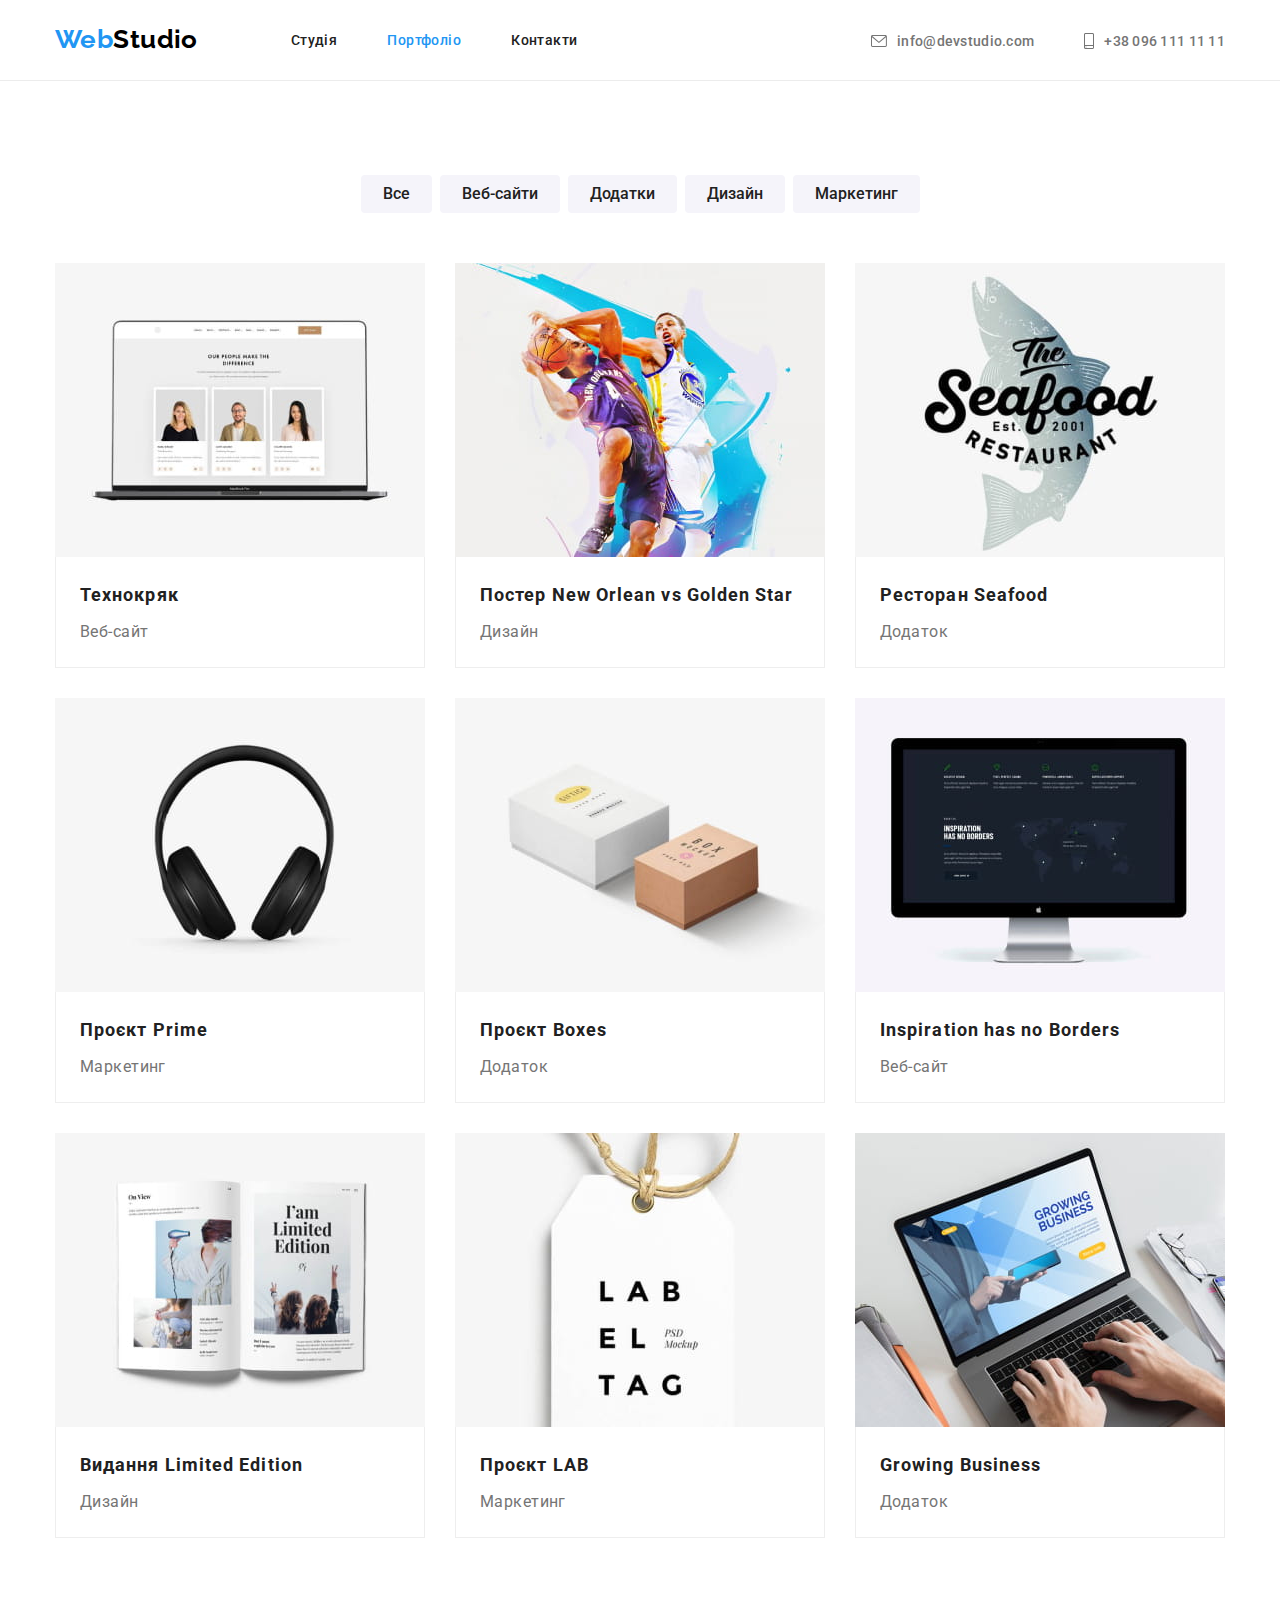
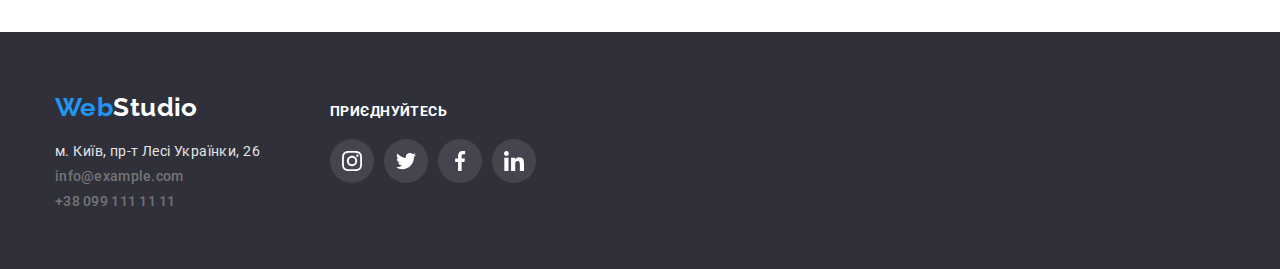
==== portfolio.html @ 13858b53 "Initial commit" ====
<!DOCTYPE html>
<html lang="ru">

<head>
    <meta charset="UTF-8" />
    <meta http-equiv="X-UA-Compatible" content="IE=edge" />
    <meta name="viewport" content="width=device-width, initial-scale=1.0" />
    <title>Портфолио</title>
    <link rel="preconnect" href="https://fonts.googleapis.com" />
    <link rel="preconnect" href="https://fonts.gstatic.com" crossorigin />
    <link
        href="https://fonts.googleapis.com/css2?family=Raleway:wght@700&family=Roboto:wght@400;500;700;900&display=swap"
        rel="stylesheet" />
    <link rel="stylesheet"
        href="https://cdnjs.cloudflare.com/ajax/libs/modern-normalize/1.1.0/modern-normalize.min.css" />
    <link rel="stylesheet" href="./css/styles.css" />
</head>

<body>
    <!-- Шапка сторінки -->
    <header class="header">
        <!-- Меню навігайцій для наступних сторінок -->
        <div class="header-conteiner conteiner">
            <a class="header-logo link" lang="en" href="./index.html">Web<span class="logo-word">Studio</span></a>
            <nav class="header-nav">
                <ul class="header-list list">
                    <li class="header-item">
                        <a class="header-link link" href="./index.html">Студія</a>
                    </li>
                    <li class="header-item">
                        <a class="header-link link current" href="./portfolio.html">Портфоліо</a>
                    </li>
                    <li class="header-item">
                        <a class="header-link link" href="./">Контакти</a>
                    </li>
                </ul>
            </nav>
            <ul class="contact-list list">
                <li class="contact-item">
                    <a class="contact-link link" href="mailto:info@devstudio.com"><svg class="icon-mail icon" width="16"
                            height="12">
                            <use href="./images/icons.svg#mail"></use>
                        </svg> info@devstudio.com</a>
                </li>
                <li class="contact-item">
                    <a class="contact-link link" href="tel:+380961111111"><svg class="icon-phone icon" width="10"
                            height="16">
                            <use href="./images/icons.svg#smartphone"></use>
                        </svg> +38 096 111 11 11</a>
                </li>
            </ul>
        </div>
    </header>

    <!-- Посилання верхній рівень -->
    <!-- prt - portfolio -->
    <main class="prt-main">
        <section class="prt-section section">
            <!-- Прихований заголовок -->
            <div class="conteiner portfolio">
                <h1 hidden>Портфоліо</h1>
                <ul class="prt-filter-list list">
                    <li class="prt-btn-item">
                        <button class="prt-btn current-prt" type="button">Все</button>
                    </li>
                    <li class="prt-btn-item">
                        <button class="prt-btn" type="button">Веб-сайти</button>
                    </li>
                    <li class="prt-btn-item">
                        <button class="prt-btn" type="button">Додатки</button>
                    </li>
                    <li class="prt-btn-item">
                        <button class="prt-btn" type="button">Дизайн</button>
                    </li>
                    <li class="prt-btn-item">
                        <button class="prt-btn" type="button">Маркетинг</button>
                    </li>
                </ul>
                <!-- Портфоліо бокс картинок 3х3-->
                <h2 class="visually-hidden">Портфолио</h2>
                <ul class="prt-box-list list">
                    <li class="list prt-box-item">
                        <img class="prt-box-btn" src="./images/portfolio/img1.jpg" alt="Ноутбук" width="370"
                            height="294" />
                        <div class="prt-item-desc">
                            <h3 class="prt-box-subtitle">Технокряк</h3>
                            <p class="prt-box-text">Веб-сайт</p>
                        </div>
                    </li>
                    <li class="list prt-box-item">
                        <img class="prt-box-btn" src="./images/portfolio/img2.jpg" alt="Баскетбол" width="370"
                            height="294" />
                        <div class="prt-item-desc">
                            <h3 class="prt-box-subtitle">Постер <span lang="en">New Orlean vs Golden Star</span></h3>
                            <p class="prt-box-text">Дизайн</p>
                        </div>
                    </li>
                    <li class="list prt-box-item">
                        <img class="prt-box-btn" src="./images/portfolio/img3.jpg" alt="Напис ресторан морської їжі"
                            width="370" height="294" />
                        <div class="prt-item-desc">
                            <h3 class="prt-box-subtitle">Ресторан <span lang="en">Seafood</span></h3>
                            <p class="prt-box-text">Додаток</p>
                        </div>
                    </li>
                    <li class="list prt-box-item">
                        <img class="prt-box-btn" src="./images/portfolio/img4.jpg" alt="Навушники" width="370"
                            height="294" />
                        <div class="prt-item-desc">
                            <h3 class="prt-box-subtitle">Проєкт <span lang="en">Prime</span></h3>
                            <p class="prt-box-text">Маркетинг</p>
                        </div>
                    </li>
                    <li class="list prt-box-item">
                        <img class="prt-box-btn" src="./images/portfolio/img5.jpg" alt="Коробки" width="370"
                            height="294" />
                        <div class="prt-item-desc">
                            <h3 class="prt-box-subtitle">Проєкт <span lang="en">Boxes</span></h3>
                            <p class="prt-box-text">Додаток</p>
                        </div>
                    </li>
                    <li class="list prt-box-item">
                        <img class="prt-box-btn" src="./images/portfolio/img6.jpg" alt="Монітор" width="370"
                            height="294" />
                        <div class="prt-item-desc">
                            <h3 class="prt-box-subtitle" lang="en">Inspiration has no Borders</h3>
                            <p class="prt-box-text">Веб-сайт</p>
                        </div>
                    </li>
                    <li class="list prt-box-item">
                        <img class="prt-box-btn" src="./images/portfolio/img7.jpg" alt="Книжка" width="370"
                            height="294" />
                        <div class="prt-item-desc">
                            <h3 class="prt-box-subtitle">Видання <span lang="en">Limited Edition</span></h3>
                            <p class="prt-box-text">Дизайн</p>
                        </div>
                    </li>
                    <li class="list prt-box-item">
                        <img class="prt-box-btn" src="./images/portfolio/img8.jpg" alt="Бірка" width="370"
                            height="294" />
                        <div class="prt-item-desc">
                            <h3 class="prt-box-subtitle">Проєкт <span lang="en">LAB</span></h3>
                            <p class="prt-box-text">Маркетинг</p>
                        </div>
                    </li>
                    <li class="list prt-box-item">
                        <img class="prt-box-btn" src="./images/portfolio/img9.jpg" alt="Друккує на ноутбуці" width="370"
                            height="294" />
                        <div class="prt-item-desc">
                            <h3 class="prt-box-subtitle" lang="en">Growing Business</h3>
                            <p class="prt-box-text">Додаток</p>
                        </div>
                    </li>
                </ul>
            </div>
        </section>
    </main>

    <!-- Підвал сторінки -->
    <footer class="footer">
        <div class="conteiner">
            <div class="contact-div">
                <a class="footer-logo link" lang="en" href="./index.html">Web<span
                        class="logo-word-footer">Studio</span></a>
                <address class="address">
                    <ul class="address-list list">
                        <li class="address-item">
                            <a class="address-contact-map link" href="https://goo.gl/maps/Bq6WexbLNgEqduPN9"
                                target="_blank" rel="noopener noreferrer">м. Київ, пр-т Лесі Українки, 26</a>
                        </li>
                        <li class="address-item">
                            <a class="address-contact link" href="mailto:info@example.com">info@example.com</a>
                        </li>
                        <li class="address-item">
                            <a class="address-contact link" href="tel:+380961111111">+38 099 111 11 11</a>
                        </li>
                    </ul>
                </address>
            </div>
            <div class="footer-socials-div">
                <h3 class="footer-socials-header">Приєднуйтесь</h3>
                <ul class="socials list">
                    <li class="socials-item">
                        <a class="socials-link link" href=" ">
                            <svg class="socials-icon" width="20" height="20">
                                <use href="./images/icons.svg#instagram"></use>
                            </svg>
                        </a>
                    </li>
                    <li class="socials-item">
                        <a class="socials-link link" href=" ">
                            <svg class="socials-icon" width="20" height="20">
                                <use href="./images/icons.svg#twitter"></use>
                            </svg>
                        </a>
                    </li>
                    <li class="socials-item">
                        <a class="socials-link link" href=" ">
                            <svg class="socials-icon" width="20" height="20">
                                <use href="./images/icons.svg#facebook"></use>
                            </svg>
                        </a>
                    </li>
                    <li class="socials-item">
                        <a class="socials-link link" href=" ">
                            <svg class="socials-icon" width="20" height="20">
                                <use href="./images/icons.svg#linkedin"></use>
                            </svg>
                        </a>
                    </li>
                </ul>
            </div>
        </div>
    </footer>
</body>

</html>
---- css/styles.css ----
:root {
  --white-background-col: #e5e5e5;
  --primary-txt-col: #212121;
  --secondary-txt-col: #757575;
  --brand-txt-col: #2196f3;
  --footer-txt-col: #ffffff;
  --background2: #f5f4fa;
  --border-header-color: #ececec;
  --border-content-color: #eeeeee;
  --icon-color: #afb1b8;
}

body {
  font-family: Roboto, sans-serif;
  font-size: 14px;
  /* line-height: 1.19; */
  letter-spacing: 0.03em;
  background-color: var(--footer-txt-col);
  color: var(--primary-txt-col);
}

.visually-hidden {
  position: absolute;
  width: 1px;
  height: 1px;
  margin: -1px;
  border: 0;
  padding: 0;
  white-space: nowrap;
  clip-path: inset(100%);
  clip: rect(0 0 0 0);
  overflow: hidden;
}

/* прибираємо точки списку */
.list {
  list-style: none;
  padding: 0;
  margin: 0;
}

/* додаємо курсор */
.prt-btn,
.hero-btn,
.prt-item-desc {
  cursor: pointer;
}

/* прибираємо підкреслення  */
.link {
  text-decoration: none;
  color: currentColor;
}

h1,
h2,
h3,
h4,
h5,
h6,
p {
  margin: 0px;
}
img {
  display: block;
  max-width: 100%;
  height: auto;
}

.conteiner {
  width: 1200px;
  padding-left: 15px;
  padding-right: 15px;
  margin-left: auto;
  margin-right: auto;
}

/* header & footer style */
.header {
  background-color: #ffffff;
  border-bottom: 1px solid #ececec;
}

.header-conteiner {
  display: flex;
  align-items: center;
}

.header-logo,
.footer-logo {
  font-family: Raleway;
  font-size: 26px;
  font-weight: 700;
  line-height: calc(31 / 26);
  color: var(--brand-txt-col);
}

.header-logo {
  margin-right: 93px;
  padding-top: 24px;
  padding-bottom: 25px;
}

.header-nav {
  margin-right: auto;
}

.header-list,
.contact-list {
  display: flex;
  gap: 50px;
}
.logo-word {
  line-height: calc(31 / 26);
  color: #000000;
}

.logo-word-footer {
  color: var(--footer-txt-col);
}

.contact-link,
.address-contact {
  font-weight: 500;
  font-size: 14px;
  font-style: normal;
  align-items: center;
  line-height: calc(16 / 14);
  color: var(--secondary-txt-col);
  letter-spacing: 0.02em;
  /* розповсюджується на нащадків тільки тому і задали флекс теж */
  display: flex;
}

.header-link {
  font-weight: 500;
  font-size: 14px;
  color: var(--primary-txt-col);
  padding-top: 32px;
  padding-bottom: 32px;
}

.header-link:hover,
.header-link:focus,
.contact-link:hover,
.contact-link:focus,
.address-contact:hover,
.address-contact:focus,
.address-contact-map:hover,
.address-contact-map:focus,
.icon-mail:hover,
.icon-mail:focus {
  color: var(--brand-txt-col);
}

/* іконки контактів */
.icon-mail,
.icon-phone {
  margin-right: 10px;
  fill: currentColor;
}
.contact-link {
  padding-top: 32px;
  padding-bottom: 31px;
}

.link.current {
  color: var(--brand-txt-col);
}

.section-hero {
  background-image: linear-gradient(
      to right,
      rgba(47, 48, 58, 0.4),
      rgba(47, 48, 58, 0.4)
    ),
    url(../images/hero/hero-bg.jpg);
  height: 600px;
  background-color: #2f303a;
  padding-top: 200px;
  padding-bottom: 200px;
  text-align: center;
  background-repeat: no-repeat;
  background-position: center;
  max-width: 1600px;
  margin-left: auto;
  margin-right: auto;
}

.section {
  padding-top: 94px;
  padding-bottom: 94px;
}

.hero-title {
  color: var(--footer-txt-col);
  font-weight: 900;
  font-size: 44px;
  line-height: 1.36;
  text-align: center;
  letter-spacing: 0.06em;
  text-transform: uppercase;
  margin-bottom: 30px;
  width: 696px;
  margin-left: auto;
  margin-right: auto;
}

.hero-btn {
  display: block;
  background-color: var(--brand-txt-col);
  color: var(--footer-txt-col);
  border: transparent; /*border: 1px; */
  letter-spacing: 0.06em;
  font-weight: 700;
  font-size: 16px;
  font-family: inherit;
  line-height: 1.87;
  border-radius: 4px;
  min-width: 200px;
  min-height: 50px;
  max-width: 250px;
  padding: 9px 33px 9px 29px;
  margin: 0 auto;
  box-shadow: 0px 4px 4px rgba(0, 0, 0, 0.15);
}

.hero-btn:hover,
.hero-btn:focus {
  background-color: #188ce8;
}
.skils-list {
  display: flex;
  gap: 30px;
  align-items: flex-start;
  /* flex-basis: 270px; */
}

.skils-icon-div {
  display: flex;
  height: 120px;
  align-items: center;
  justify-content: center;
  flex-direction: column;
  margin-bottom: 30px;
  background: var(--background2);
}

.skils-item {
  width: 270px;
}

.skils-subtitle {
  font-weight: 700;
  font-size: 14px;
  line-height: 1.14;
  text-transform: uppercase;
  margin-bottom: 10px;
}

.skils-text {
  font-size: 14px;
  line-height: 1.71;
  color: var(--secondary-txt-col);
}

.section-gallery {
  padding-bottom: 94px;
  padding-top: 0;
}

.gallery-list {
  display: flex;
  gap: 30px;
}

.gallery-title,
.teams-title {
  font-weight: 700;
  font-size: 36px;
  line-height: 1.16;
  text-align: center;
  margin-bottom: 50px;
}

.section-teams {
  background-color: var(--background2);
  padding-bottom: 94px;
}

.teams-list {
  display: flex;
  gap: 30px;
}

/* іконки соц.иереж */
.socials {
  display: flex;
  align-items: center;
  justify-content: center;
  gap: 10px;
}

.socials-link {
  display: flex;
  align-items: center;
  justify-content: center;
  width: 44px;
  height: 44px;
  fill: var(--footer-txt-col);
  background-color: rgba(255, 255, 255, 0.1);
  border-radius: 50%;
}

.customers-icon {
  fill: var(--icon-color);
}

.socials-link:hover,
.socials-link:focus {
  background-color: var(--brand-txt-col);
}

.teams-item {
  background-color: var(--footer-txt-col);
  box-shadow: 0px 1px 3px rgba(0, 0, 0, 0.12), 0px 1px 1px rgba(0, 0, 0, 0.14),
    0px 2px 1px rgba(0, 0, 0, 0.2);
  border-radius: 0px 0px 4px 4px;
}

.team-images-div {
  padding: 30px 0px;
}

.teams-subtitle {
  font-weight: 500;
  font-size: 16px;
  line-height: calc(19 / 16);
  margin-bottom: 10px;
  text-align: center;
}

.teams-text {
  font-size: 16px;
  line-height: calc(19 / 16);
  text-align: center;
  color: var(--secondary-txt-col);
  margin-bottom: 16px;
}

/* постійні клієнти */
.customers-list {
  display: flex;
  gap: 30px;
}

.customers-link {
  border: 1px solid var(--icon-color);
  border-radius: 4px;
  display: flex;
  width: 170px;
  height: 92px;
  justify-content: center;
  align-items: center;
}

.customers-link:focus .customers-icon,
.customers-link:hover .customers-icon {
  fill: var(--brand-txt-col);
}
.customers-link:hover,
.customers-link:focus {
  border-color: var(--brand-txt-col);
}

.teams-icon {
  /* fill: var(--icon-color); */
}
/* footer */

.footer {
  padding-top: 60px;
  padding-bottom: 60px;
  background-color: #2f303a;
}

.footer .conteiner {
  display: flex;
  align-items: baseline;
}

.footer-logo {
  display: block;
  margin-bottom: 20px;
}

.address-contact-map {
  font-weight: 400;
  font-size: 14px;
  font-style: normal;
  color: var(--white-background-col);
  margin-bottom: 9px;
}

.address-item {
  margin-bottom: 9px;
}

.address-item:last-child {
  margin-bottom: 0;
}

.contact-div {
  margin-right: 70px;
}

/* footer socails link */
.footer-socials-header {
  font-weight: 700;
  font-size: 14px;
  line-height: calc(16 / 14);
  letter-spacing: 0.03em;
  text-transform: uppercase;
  color: var(--footer-txt-col);
  margin-bottom: 20px;
}

/* ПОРТФОЛІО */

.prt-filter-list {
  display: flex;
  gap: 8px;
  margin-left: auto;
  margin-right: auto;
  justify-content: center;
  margin-bottom: 50px;
}

.prt-box-subtitle {
  font-weight: 700;
  font-size: 18px;
  line-height: calc(36 / 18);
  letter-spacing: 0.06em;
  color: var(--primary-txt-col);
  margin-bottom: 4px;
}

.prt-btn {
  background-color: #f5f4fa;
  color: #212121;
  border: transparent; /* border: 1px; */
  text-align: center;
  font-family: inherit;
  font-weight: 500;
  font-size: 16px;
  line-height: 1.63;
  border-radius: 4px;
  padding: 6px 22px;
}

.prt-box-text {
  font-size: 16px;
  line-height: calc(30 / 16);
  color: var(--secondary-txt-col);
}

.prt-btn:hover,
.prt-btn:focus {
  background-color: var(--brand-txt-col);
  color: var(--footer-txt-col);
  box-shadow: 0px 3px 1px rgba(0, 0, 0, 0.1), 0px 1px 2px rgba(0, 0, 0, 0.08),
    0px 2px 2px rgba(0, 0, 0, 0.12);
}

.prt-box-item:hover {
  cursor: pointer;
  box-shadow: 0px 3px 1px rgba(0, 0, 0, 0.1), 0px 1px 2px rgba(0, 0, 0, 0.08),
    0px 2px 2px rgba(0, 0, 0, 0.12);
}

.prt-box-list {
  display: flex;
  flex-wrap: wrap;
  gap: 30px;
}

.prt-item-desc {
  padding: 20px 24px;
  border-left: 1px solid #eeeeee;
  border-bottom: 1px solid #eeeeee;
  border-right: 1px solid #eeeeee;
}
.teams-link {
  fill: var(--icon-color);
}

.teams-link:hover,
.teams-link:focus {
  fill: var(--footer-txt-col);
}
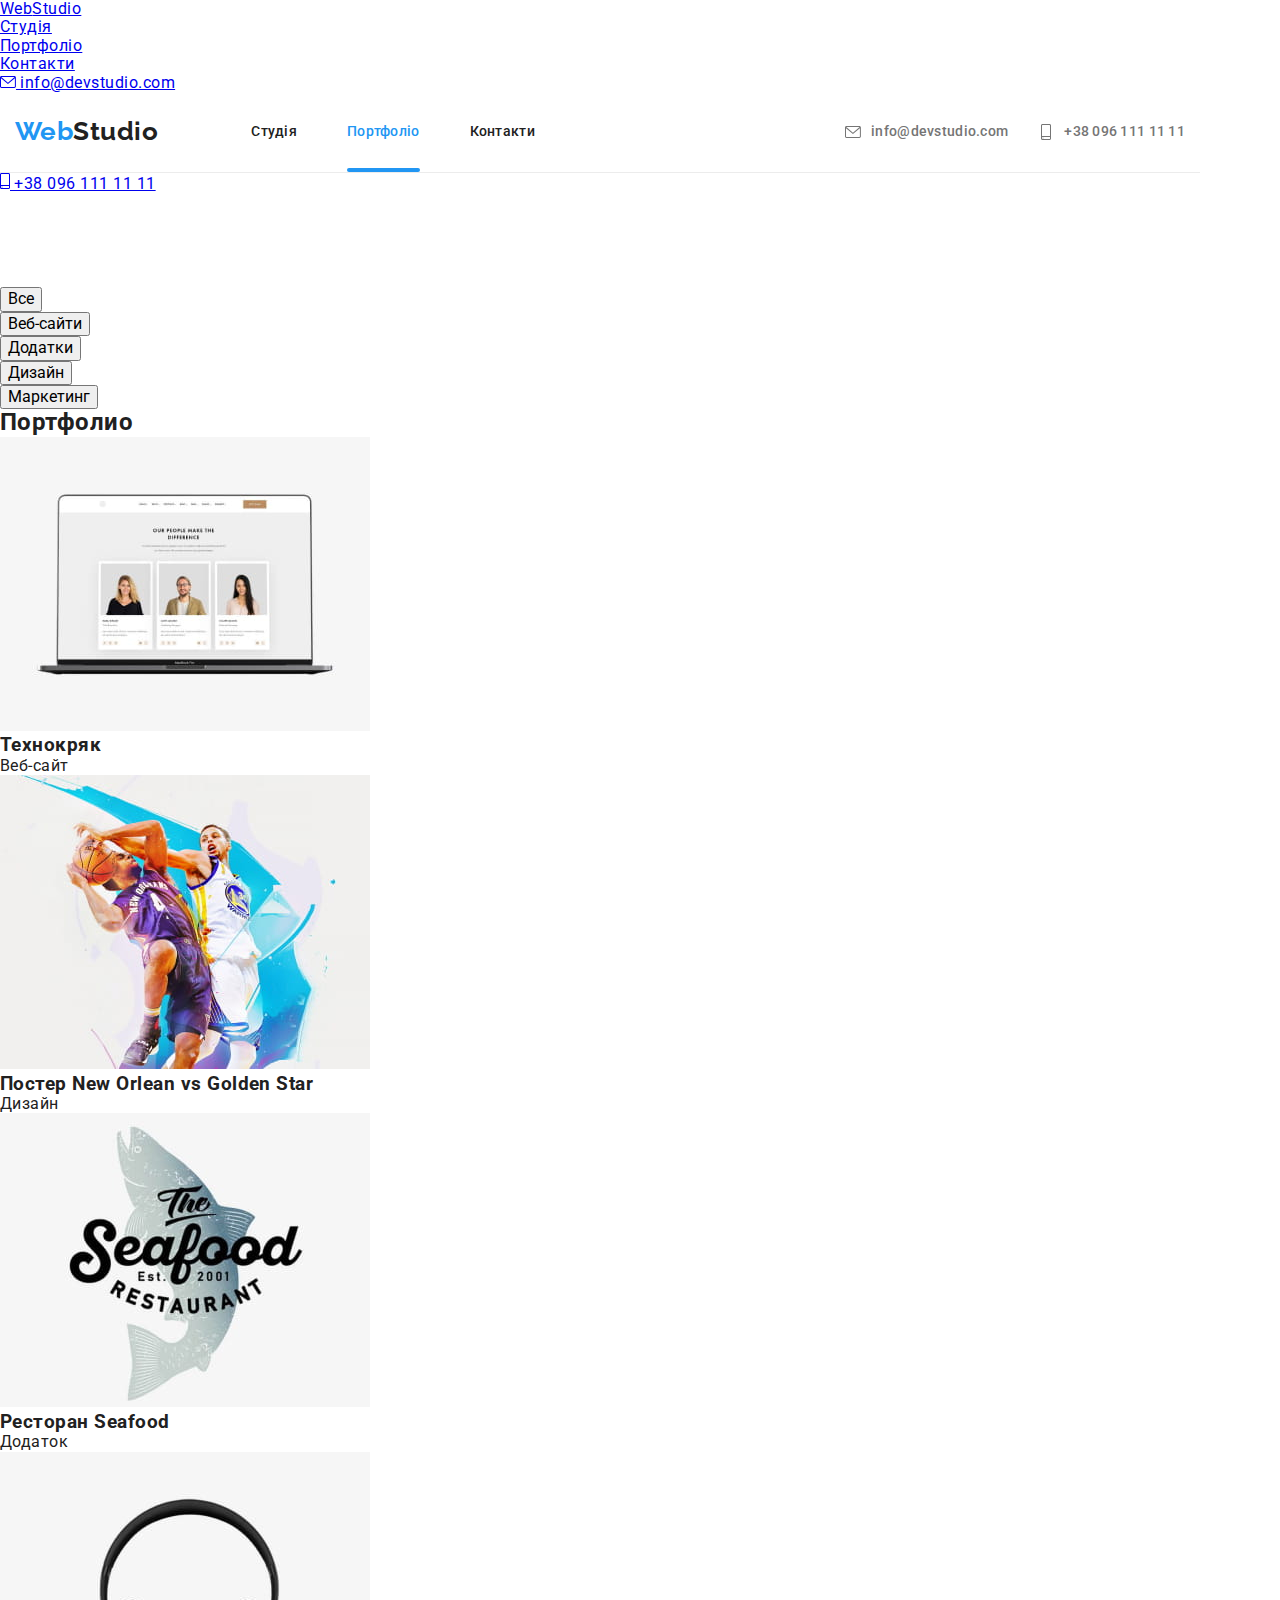
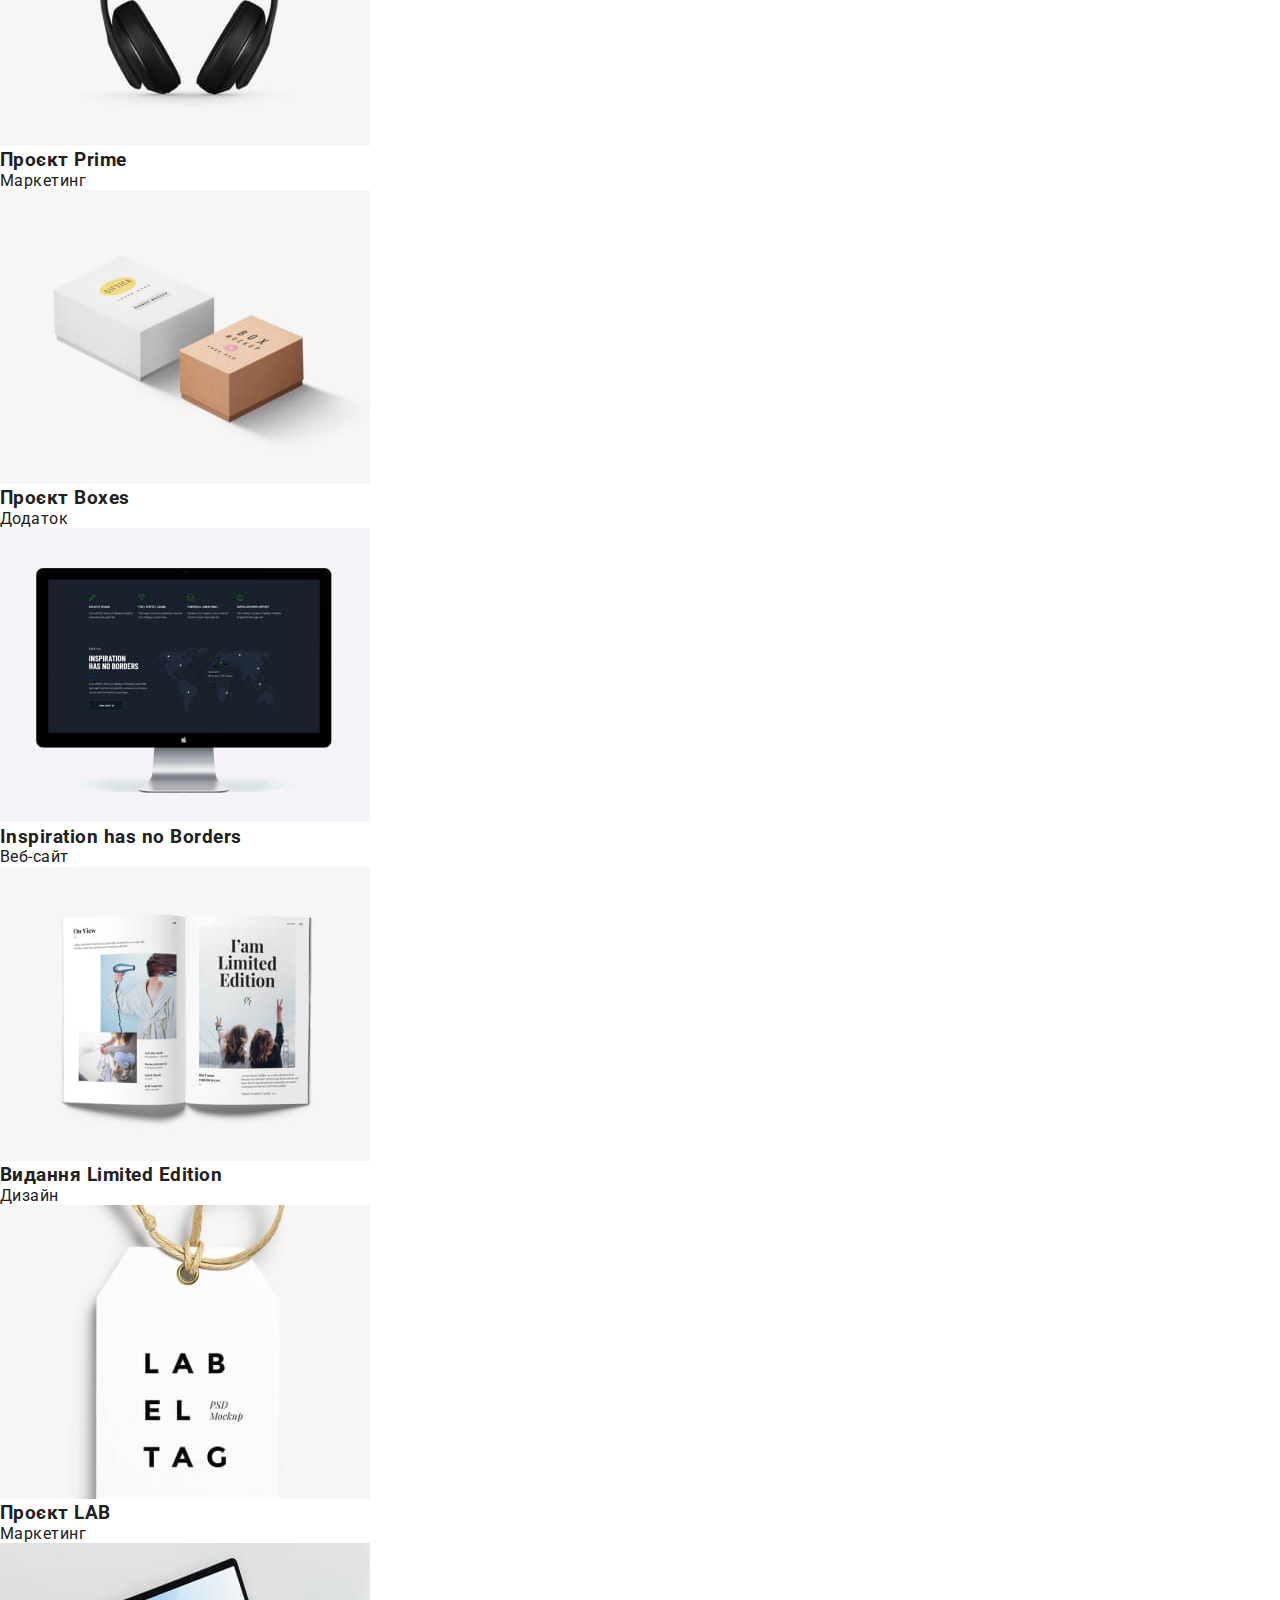
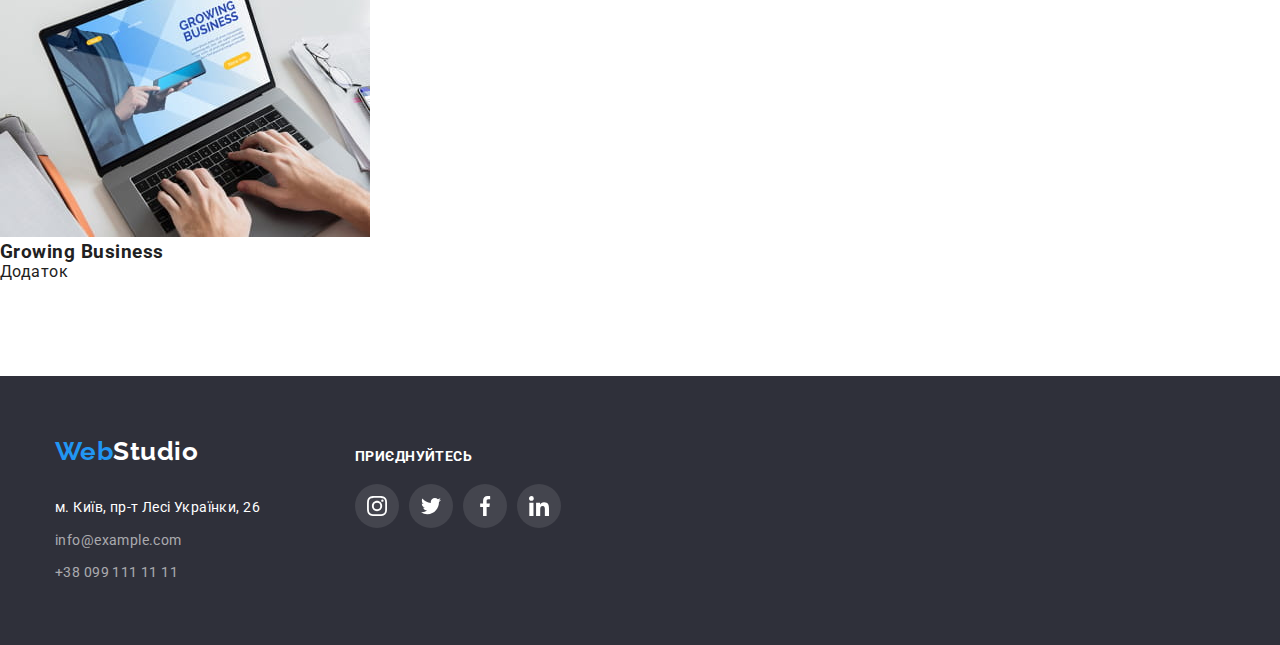
==== commit cd8d40b6: "edit" ====
--- a/portfolio.html
+++ b/portfolio.html
@@ -1,5 +1,5 @@
 <!DOCTYPE html>
-<html lang="ru">
+<html lang="ua">
 
 <head>
     <meta charset="UTF-8" />
@@ -42,6 +42,40 @@
                             <use href="./images/icons.svg#mail"></use>
                         </svg> info@devstudio.com</a>
                 </li>
+                <header class="page-header">
+                    <!-- Меню навігайцій для наступних сторінок -->
+                    <div class="container header">
+                        <a class="logo-font" lang="en" href="./index.html">Web<span
+                                class="logo-header-color">Studio</span></a>
+                        <nav class="header-nav">
+                            <ul class="navigation">
+                                <li>
+                                    <a class="font-nav" href="./index.html">Студія</a>
+                                </li>
+                                <li>
+                                    <a class="font-nav current" href="./portfolio.html">Портфоліо</a>
+                                </li>
+                                <li>
+                                    <a class="font-nav" href="./">Контакти</a>
+                                </li>
+                            </ul>
+                        </nav>
+                        <ul class="contacts">
+                            <li>
+                                <a class="font-contacts mail" href="mailto:info@devstudio.com"><svg class="icon"
+                                        width="16" height="12">
+                                        <use href="./images/icons.svg#mail"></use>
+                                    </svg> info@devstudio.com</a>
+                            </li>
+                            <li>
+                                <a class="font-contacts phone" href="tel:+380961111111"><svg class="icon" width="10"
+                                        height="16">
+                                        <use href="./images/icons.svg#smartphone"></use>
+                                    </svg> +38 096 111 11 11</a>
+                            </li>
+                        </ul>
+                    </div>
+                </header>
                 <li class="contact-item">
                     <a class="contact-link link" href="tel:+380961111111"><svg class="icon-phone icon" width="10"
                             height="16">
@@ -158,52 +192,52 @@
 
     <!-- Підвал сторінки -->
     <footer class="footer">
-        <div class="conteiner">
-            <div class="contact-div">
-                <a class="footer-logo link" lang="en" href="./index.html">Web<span
-                        class="logo-word-footer">Studio</span></a>
+        <div class="container">
+            <div class="footer-add">
+                <a class="logo-font" lang="en" href="./index.html">Web<span class="logo-footer-color">Studio</span></a>
                 <address class="address">
-                    <ul class="address-list list">
-                        <li class="address-item">
-                            <a class="address-contact-map link" href="https://goo.gl/maps/Bq6WexbLNgEqduPN9"
-                                target="_blank" rel="noopener noreferrer">м. Київ, пр-т Лесі Українки, 26</a>
+                    <ul>
+                        <li>
+                            <a class="footer-contacts map" href="https://goo.gl/maps/Bq6WexbLNgEqduPN9" target="_blank"
+                                rel="noopener noreferrer">м. Київ, пр-т
+                                Лесі Українки, 26</a>
                         </li>
-                        <li class="address-item">
-                            <a class="address-contact link" href="mailto:info@example.com">info@example.com</a>
+                        <li>
+                            <a class="footer-contacts" href="mailto:info@example.com">info@example.com</a>
                         </li>
-                        <li class="address-item">
-                            <a class="address-contact link" href="tel:+380961111111">+38 099 111 11 11</a>
+                        <li>
+                            <a class="footer-contacts" href="tel:+380961111111">+38 099 111 11 11</a>
                         </li>
                     </ul>
                 </address>
             </div>
-            <div class="footer-socials-div">
-                <h3 class="footer-socials-header">Приєднуйтесь</h3>
-                <ul class="socials list">
-                    <li class="socials-item">
-                        <a class="socials-link link" href=" ">
-                            <svg class="socials-icon" width="20" height="20">
+            <div class="footer-joinus">
+                <h3 class="joinus">Приєднуйтесь</h3>
+                <ul class="joinus-social">
+                    <li>
+                        <a class="social-link" href=" ">
+                            <svg class="icon" width="20" height="20">
                                 <use href="./images/icons.svg#instagram"></use>
                             </svg>
                         </a>
                     </li>
-                    <li class="socials-item">
-                        <a class="socials-link link" href=" ">
-                            <svg class="socials-icon" width="20" height="20">
+                    <li>
+                        <a class="social-link" href=" ">
+                            <svg class="icon" width="20" height="20">
                                 <use href="./images/icons.svg#twitter"></use>
                             </svg>
                         </a>
                     </li>
-                    <li class="socials-item">
-                        <a class="socials-link link" href=" ">
-                            <svg class="socials-icon" width="20" height="20">
+                    <li>
+                        <a class="social-link" href=" ">
+                            <svg class="icon" width="20" height="20">
                                 <use href="./images/icons.svg#facebook"></use>
                             </svg>
                         </a>
                     </li>
-                    <li class="socials-item">
-                        <a class="socials-link link" href=" ">
-                            <svg class="socials-icon" width="20" height="20">
+                    <li>
+                        <a class="social-link" href=" ">
+                            <svg class="icon" width="20" height="20">
                                 <use href="./images/icons.svg#linkedin"></use>
                             </svg>
                         </a>
--- a/css/styles.css
+++ b/css/styles.css
@@ -1,500 +1,658 @@
 :root {
-  --white-background-col: #e5e5e5;
-  --primary-txt-col: #212121;
-  --secondary-txt-col: #757575;
-  --brand-txt-col: #2196f3;
-  --footer-txt-col: #ffffff;
-  --background2: #f5f4fa;
+  --main-text-color: #212121;
+  --blue-color: #2196f3;
+  --grey-color: #757575;
+  --accent-bcg-color: #2f303a;
+  --duration: 250ms;
+  --timing-function: cubic-bezier(0.4, 0, 0.2, 1);
+  --white-color: #ffffff;
   --border-header-color: #ececec;
-  --border-content-color: #eeeeee;
-  --icon-color: #afb1b8;
-}
-
+}
+
+html,
 body {
+  background-color: var(--white-color);
+  color: var(--main-text-color);
   font-family: Roboto, sans-serif;
-  font-size: 14px;
-  /* line-height: 1.19; */
   letter-spacing: 0.03em;
-  background-color: var(--footer-txt-col);
-  color: var(--primary-txt-col);
-}
-
-.visually-hidden {
+}
+
+.logo-font {
+  font-family: Raleway, sans-serif;
+  font-weight: 700;
+  font-size: 26px;
+  line-height: calc(31 / 26);
+  color: var(--blue-color);
+  text-decoration: none;
+}
+
+.logo-header-color {
+  color: var(--main-text-color);
+}
+
+.logo-footer-color {
+  color: var(--white-color);
+}
+
+h1,
+h2,
+h3,
+h4,
+h5,
+h6,
+p,
+ul {
+  margin: 0;
+  padding: 0;
+}
+
+.hidden-item {
   position: absolute;
   width: 1px;
   height: 1px;
   margin: -1px;
   border: 0;
   padding: 0;
-  white-space: nowrap;
-  clip-path: inset(100%);
   clip: rect(0 0 0 0);
   overflow: hidden;
 }
 
-/* прибираємо точки списку */
-.list {
-  list-style: none;
-  padding: 0;
-  margin: 0;
-}
-
-/* додаємо курсор */
-.prt-btn,
-.hero-btn,
-.prt-item-desc {
-  cursor: pointer;
-}
-
-/* прибираємо підкреслення  */
-.link {
-  text-decoration: none;
-  color: currentColor;
-}
-
-h1,
-h2,
-h3,
-h4,
-h5,
-h6,
-p {
-  margin: 0px;
-}
-img {
-  display: block;
-  max-width: 100%;
-  height: auto;
-}
-
-.conteiner {
+/* ---------------  HEADER  ----------------*/
+.page-header {
+  display: flex;
+  align-items: center;
+  border-bottom: 1px solid var(--border-header-color);
+}
+
+.container {
   width: 1200px;
+  margin-left: auto;
+  margin-right: auto;
   padding-left: 15px;
   padding-right: 15px;
+  /* outline: 1px dashed red; */
+}
+
+.header {
+  display: flex;
+  align-items: center;
+}
+
+.navigation {
+  display: flex;
+  list-style: none;
+}
+
+.navigation li:not(:first-child) {
+  margin-left: 50px;
+  /* outline: 1px dashed green; */
+}
+
+.navigation li:first-child {
+  margin-left: 93px;
+  /* outline: 1px dashed green; */
+}
+
+.font-nav {
+  position: relative;
+  display: block;
+  padding-top: 32px;
+  padding-bottom: 32px;
+  text-decoration: none;
+  font-weight: 500;
+  font-size: 14px;
+  line-height: 1.14;
+  letter-spacing: 0.02em;
+  color: var(--main-text-color);
+  /* outline: 1px dashed green; */
+
+  transition: color var(--duration) var(--timing-function);
+}
+
+.font-nav:hover,
+.font-nav:focus {
+  color: var(--blue-color);
+}
+
+.font-nav.current {
+  color: var(--blue-color);
+}
+
+.font-nav.current::after {
+  position: absolute;
+  bottom: 0;
+  left: 0;
+  content: "";
+  width: 100%;
+  height: 4px;
+  border-radius: 2px;
+  background-color: var(--blue-color);
+  display: inline-block;
+}
+
+.font-contacts {
+  display: flex;
+  padding-top: 32px;
+  padding-bottom: 32px;
+  text-decoration: none;
+  font-weight: 500;
+  font-size: 14px;
+  line-height: 1.14;
+  letter-spacing: 0.02em;
+  color: var(--grey-color);
+
+  transition: color var(--duration) var(--timing-function);
+}
+
+.font-contacts:hover,
+.font-contacts:focus {
+  color: var(--blue-color);
+}
+
+.contacts {
+  display: flex;
+  list-style: none;
+  margin-left: auto;
+  /* outline: 1px dashed green; */
+}
+
+.contacts li:not(:first-child) {
+  margin-left: 30px;
+  /* outline: 1px dotted green; */
+}
+
+.font-contacts .icon {
+  width: 16px;
+  height: 16px;
+  margin-right: 10px;
+}
+
+.icon {
+  fill: currentColor;
+}
+
+/* ----------------  HERO  -----------------*/
+
+.hero {
+  padding-top: 200px;
+  text-align: center;
+
+  max-width: 1600px;
+  height: 600px;
   margin-left: auto;
   margin-right: auto;
-}
-
-/* header & footer style */
-.header {
-  background-color: #ffffff;
-  border-bottom: 1px solid #ececec;
-}
-
-.header-conteiner {
-  display: flex;
-  align-items: center;
-}
-
-.header-logo,
-.footer-logo {
-  font-family: Raleway;
-  font-size: 26px;
-  font-weight: 700;
-  line-height: calc(31 / 26);
-  color: var(--brand-txt-col);
-}
-
-.header-logo {
-  margin-right: 93px;
-  padding-top: 24px;
-  padding-bottom: 25px;
-}
-
-.header-nav {
-  margin-right: auto;
-}
-
-.header-list,
-.contact-list {
-  display: flex;
-  gap: 50px;
-}
-.logo-word {
-  line-height: calc(31 / 26);
-  color: #000000;
-}
-
-.logo-word-footer {
-  color: var(--footer-txt-col);
-}
-
-.contact-link,
-.address-contact {
-  font-weight: 500;
-  font-size: 14px;
-  font-style: normal;
-  align-items: center;
-  line-height: calc(16 / 14);
-  color: var(--secondary-txt-col);
-  letter-spacing: 0.02em;
-  /* розповсюджується на нащадків тільки тому і задали флекс теж */
-  display: flex;
-}
-
-.header-link {
-  font-weight: 500;
-  font-size: 14px;
-  color: var(--primary-txt-col);
-  padding-top: 32px;
-  padding-bottom: 32px;
-}
-
-.header-link:hover,
-.header-link:focus,
-.contact-link:hover,
-.contact-link:focus,
-.address-contact:hover,
-.address-contact:focus,
-.address-contact-map:hover,
-.address-contact-map:focus,
-.icon-mail:hover,
-.icon-mail:focus {
-  color: var(--brand-txt-col);
-}
-
-/* іконки контактів */
-.icon-mail,
-.icon-phone {
-  margin-right: 10px;
-  fill: currentColor;
-}
-.contact-link {
-  padding-top: 32px;
-  padding-bottom: 31px;
-}
-
-.link.current {
-  color: var(--brand-txt-col);
-}
-
-.section-hero {
+  background-color: var(--accent-bcg-color);
   background-image: linear-gradient(
-      to right,
+      to top,
       rgba(47, 48, 58, 0.4),
       rgba(47, 48, 58, 0.4)
     ),
-    url(../images/hero/hero-bg.jpg);
-  height: 600px;
-  background-color: #2f303a;
-  padding-top: 200px;
-  padding-bottom: 200px;
-  text-align: center;
+    url("../images/hero/hero-bg.jpg");
   background-repeat: no-repeat;
   background-position: center;
-  max-width: 1600px;
-  margin-left: auto;
-  margin-right: auto;
-}
-
-.section {
-  padding-top: 94px;
-  padding-bottom: 94px;
-}
-
-.hero-title {
-  color: var(--footer-txt-col);
+}
+
+.font-hero {
   font-weight: 900;
   font-size: 44px;
   line-height: 1.36;
   text-align: center;
   letter-spacing: 0.06em;
+  color: var(--white-color);
   text-transform: uppercase;
-  margin-bottom: 30px;
-  width: 696px;
+}
+
+.button {
+  height: 50px;
+  border-radius: 4px;
+  font-family: inherit;
+  font-weight: 700;
+  font-size: 16px;
+  cursor: pointer;
+  border: none;
+}
+
+.button-order {
+  width: 200px;
+  margin-top: 30px;
+  background: var(--blue-color);
+  color: var(--white-color);
   margin-left: auto;
   margin-right: auto;
-}
-
-.hero-btn {
-  display: block;
-  background-color: var(--brand-txt-col);
-  color: var(--footer-txt-col);
-  border: transparent; /*border: 1px; */
-  letter-spacing: 0.06em;
+  box-shadow: 0px 4px 4px rgba(0, 0, 0, 0.15);
+}
+
+.button-order:hover {
+  box-shadow: 0px 4px 4px rgba(0, 0, 0, 0.9);
+}
+
+/* ----------- ОКНО ЗАКАЗАТЬ УСЛУГУ ---------- */
+.backdrop {
+  position: fixed;
+  top: 0;
+  left: 0;
+  width: 100%;
+  height: 100%;
+  background: rgba(0, 0, 0, 0.2);
+
+  transition: opacity 500ms var(--timing-function);
+}
+
+.modal-order {
+  position: absolute;
+  top: 50%;
+  left: 50%;
+  transform: translate(-50%, -50%) scale(1);
+  width: 528px;
+  height: 581px;
+  background-color: var(--white-color);
+  box-shadow: 0px 1px 3px rgba(0, 0, 0, 0.12), 0px 1px 1px rgba(0, 0, 0, 0.14),
+    0px 2px 1px rgba(0, 0, 0, 0.2);
+  border-radius: 4px;
+
+  transition: transform 500ms var(--timing-function);
+}
+
+.backdrop.is-hidden {
+  opacity: 0;
+  pointer-events: none;
+}
+
+.backdrop.is-hidden .modal-order {
+  transform: translate(-50%, -50%) scale(0.8);
+}
+
+.button-close {
+  position: absolute;
+  top: 8px;
+  right: 8px;
+  width: 30px;
+  height: 30px;
+  border-radius: 50%;
+  color: #000;
+  background: var(--white-color);
+  border: 1px solid rgba(0, 0, 0, 0.1);
+  cursor: pointer;
+}
+
+.button-close .icon {
+  width: 11px;
+  height: 11px;
+}
+
+/* ------------  ПРЕИМУЩЕСТВА  -------------*/
+.section {
+  padding-top: 94px;
+  /* outline: 1px dashed blue; */
+}
+
+.benefits {
+  display: flex;
+  list-style: none;
+  margin-left: -30px;
+}
+
+.benefits li {
+  flex-basis: calc(100% / 4 - 30px);
+  margin-left: 30px;
+  /* outline: 1px dashed green; */
+}
+
+.benefits .item-thumb {
+  display: flex;
+  justify-content: center;
+  align-items: center;
+  width: 270px;
+  height: 120px;
+  margin-bottom: 30px;
+  background: #f5f4fa;
+  border-radius: 4px;
+}
+
+.benefits .item {
+  width: 70px;
+  height: 70px;
+}
+
+.font-fact-name {
+  font-size: 14px;
+  line-height: 1.14;
+  text-align: left;
+  text-transform: uppercase;
+}
+
+.font-fact-descr {
+  font-size: 14px;
+  line-height: 1.71;
+  text-align: left;
+  color: var(--grey-color);
+  margin-top: 10px;
+}
+
+/* ----------  ЧЕМ МЫ ЗАНИМАЕМСЯ  -----------*/
+
+.what-we-do {
+  padding-bottom: 94px;
+}
+
+.section-title {
+  font-size: 36px;
+  text-align: center;
+}
+
+.whatwedo-images {
+  display: flex;
+  justify-content: space-between;
+  margin-top: 50px;
+  /* outline: 1px dashed green; */
+}
+
+.whatwedo-thumb {
+  position: relative;
+  /* outline: 1px dashed red; */
+}
+
+.whatwedo-label {
+  position: absolute;
+  bottom: 0;
+  padding-top: 27px;
+  padding-bottom: 27px;
+  width: 100%;
   font-weight: 700;
-  font-size: 16px;
-  font-family: inherit;
-  line-height: 1.87;
-  border-radius: 4px;
-  min-width: 200px;
-  min-height: 50px;
-  max-width: 250px;
-  padding: 9px 33px 9px 29px;
-  margin: 0 auto;
-  box-shadow: 0px 4px 4px rgba(0, 0, 0, 0.15);
-}
-
-.hero-btn:hover,
-.hero-btn:focus {
-  background-color: #188ce8;
-}
-.skils-list {
-  display: flex;
-  gap: 30px;
-  align-items: flex-start;
-  /* flex-basis: 270px; */
-}
-
-.skils-icon-div {
-  display: flex;
-  height: 120px;
-  align-items: center;
+  font-size: 14px;
+  line-height: 1.14;
+  text-align: center;
+  letter-spacing: 0.03em;
+  text-transform: uppercase;
+  color: var(--white-color);
+  background: rgba(47, 48, 58, 0.8);
+  /* outline: 2px dashed blue; */
+}
+/* -------------  НАША КОМАНДА  -------------*/
+.command {
+  background: #f5f4fa;
+  padding-bottom: 94px;
+}
+
+.people {
+  display: flex;
   justify-content: center;
-  flex-direction: column;
-  margin-bottom: 30px;
-  background: var(--background2);
-}
-
-.skils-item {
-  width: 270px;
-}
-
-.skils-subtitle {
-  font-weight: 700;
-  font-size: 14px;
-  line-height: 1.14;
-  text-transform: uppercase;
-  margin-bottom: 10px;
-}
-
-.skils-text {
-  font-size: 14px;
-  line-height: 1.71;
-  color: var(--secondary-txt-col);
-}
-
-.section-gallery {
-  padding-bottom: 94px;
-  padding-top: 0;
-}
-
-.gallery-list {
-  display: flex;
-  gap: 30px;
-}
-
-.gallery-title,
-.teams-title {
-  font-weight: 700;
-  font-size: 36px;
-  line-height: 1.16;
-  text-align: center;
-  margin-bottom: 50px;
-}
-
-.section-teams {
-  background-color: var(--background2);
-  padding-bottom: 94px;
-}
-
-.teams-list {
-  display: flex;
-  gap: 30px;
-}
-
-/* іконки соц.иереж */
-.socials {
-  display: flex;
-  align-items: center;
-  justify-content: center;
-  gap: 10px;
-}
-
-.socials-link {
-  display: flex;
-  align-items: center;
-  justify-content: center;
-  width: 44px;
-  height: 44px;
-  fill: var(--footer-txt-col);
-  background-color: rgba(255, 255, 255, 0.1);
-  border-radius: 50%;
-}
-
-.customers-icon {
-  fill: var(--icon-color);
-}
-
-.socials-link:hover,
-.socials-link:focus {
-  background-color: var(--brand-txt-col);
-}
-
-.teams-item {
-  background-color: var(--footer-txt-col);
+  list-style: none;
+  margin-top: 50px;
+  /* outline: 1px dashed green; */
+}
+
+.person {
+  background: #ffffff;
+  flex-basis: calc(100% / 4 - 30px);
+  margin-left: 30px;
   box-shadow: 0px 1px 3px rgba(0, 0, 0, 0.12), 0px 1px 1px rgba(0, 0, 0, 0.14),
     0px 2px 1px rgba(0, 0, 0, 0.2);
   border-radius: 0px 0px 4px 4px;
 }
 
-.team-images-div {
-  padding: 30px 0px;
-}
-
-.teams-subtitle {
+.person:first-child {
+  margin-left: 0;
+}
+
+.person-descr {
+  padding: 30px 0;
+}
+
+.font-name {
   font-weight: 500;
   font-size: 16px;
-  line-height: calc(19 / 16);
-  margin-bottom: 10px;
   text-align: center;
-}
-
-.teams-text {
+  line-height: 1.19;
+}
+
+.font-job {
   font-size: 16px;
-  line-height: calc(19 / 16);
   text-align: center;
-  color: var(--secondary-txt-col);
-  margin-bottom: 16px;
-}
-
-/* постійні клієнти */
-.customers-list {
-  display: flex;
-  gap: 30px;
-}
-
-.customers-link {
-  border: 1px solid var(--icon-color);
-  border-radius: 4px;
-  display: flex;
+  line-height: 1.19;
+  color: var(--grey-color);
+  margin-top: 10px;
+}
+
+.person .joinus-social {
+  width: 206px;
+  margin-top: 16px;
+  margin-left: auto;
+  margin-right: auto;
+}
+
+.person .social-link {
+  display: flex;
+  justify-content: center;
+  align-items: center;
+  width: 44px;
+  height: 44px;
+  border-radius: 50%;
+  background: rgba(255, 255, 255, 0.1);
+  /* outline: 1px dashed green; */
+  color: #afb1b8;
+  transition: color var(--duration) var(--timing-function),
+    background-color var(--duration) var(--timing-function);
+}
+
+.person .social-link:hover,
+.person .social-link:focus {
+  color: var(--white-color);
+  background-color: var(--blue-color);
+}
+
+/* -------- Постоянные клиенты ------------ */
+.clients-list {
+  display: flex;
+  justify-content: space-between;
+  list-style: none;
+  margin-top: 50px;
+  /* outline: 1px dashed green; */
+}
+
+.client {
+  display: flex;
+  justify-content: center;
+  align-items: center;
   width: 170px;
   height: 92px;
+  border: 1px solid #afb1b8;
+  border-radius: 4px;
+  color: #afb1b8;
+
+  transition: color var(--duration) var(--timing-function),
+    border-color var(--duration) var(--timing-function);
+}
+
+.client:hover,
+.client:focus {
+  color: var(--blue-color);
+  border-color: var(--blue-color);
+}
+
+/* --------------  FOOTER  --------------- */
+.footer {
+  padding: 60px 0;
+  background: var(--accent-bcg-color);
+}
+
+.footer > .container {
+  display: flex;
+}
+
+.footer-add {
+  width: 230px;
+}
+
+.address {
+  padding-top: 20px;
+  font-style: normal;
+  font-size: 14px;
+  line-height: 1.71;
+  color: var(--white-color);
+}
+
+.footer-contacts {
+  display: block;
+  padding-top: 9px;
+  text-decoration: none;
+  font-size: 14px;
+  line-height: 1.71;
+  letter-spacing: 0.03em;
+  color: rgba(255, 255, 255, 0.6);
+  transition: color var(--duration) var(--timing-function);
+}
+
+.map {
+  color: var(--white-color);
+}
+
+.footer-contacts:hover,
+.footer-contacts:focus {
+  color: var(--blue-color);
+}
+
+.address ul {
+  list-style: none;
+}
+
+.footer-joinus {
+  width: 206px;
+  margin-left: 70px;
+  margin-top: 12px;
+  /* outline: 1px dashed red; */
+}
+
+.joinus {
+  font-weight: 700;
+  font-size: 14px;
+  line-height: 16px;
+  letter-spacing: 0.03em;
+  text-transform: uppercase;
+  color: var(--white-color);
+  margin-bottom: 20px;
+}
+
+.joinus-social {
+  display: flex;
+  list-style: none;
+  justify-content: space-between;
+  /* outline: 2px dashed green; */
+}
+
+.footer-joinus .social-link {
+  display: flex;
   justify-content: center;
   align-items: center;
-}
-
-.customers-link:focus .customers-icon,
-.customers-link:hover .customers-icon {
-  fill: var(--brand-txt-col);
-}
-.customers-link:hover,
-.customers-link:focus {
-  border-color: var(--brand-txt-col);
-}
-
-.teams-icon {
-  /* fill: var(--icon-color); */
-}
-/* footer */
-
-.footer {
-  padding-top: 60px;
-  padding-bottom: 60px;
-  background-color: #2f303a;
-}
-
-.footer .conteiner {
-  display: flex;
-  align-items: baseline;
-}
-
-.footer-logo {
-  display: block;
-  margin-bottom: 20px;
-}
-
-.address-contact-map {
-  font-weight: 400;
-  font-size: 14px;
-  font-style: normal;
-  color: var(--white-background-col);
-  margin-bottom: 9px;
-}
-
-.address-item {
-  margin-bottom: 9px;
-}
-
-.address-item:last-child {
-  margin-bottom: 0;
-}
-
-.contact-div {
-  margin-right: 70px;
-}
-
-/* footer socails link */
-.footer-socials-header {
-  font-weight: 700;
-  font-size: 14px;
-  line-height: calc(16 / 14);
-  letter-spacing: 0.03em;
-  text-transform: uppercase;
-  color: var(--footer-txt-col);
-  margin-bottom: 20px;
-}
-
-/* ПОРТФОЛІО */
-
-.prt-filter-list {
-  display: flex;
-  gap: 8px;
-  margin-left: auto;
-  margin-right: auto;
+  width: 44px;
+  height: 44px;
+  border-radius: 50%;
+  color: var(--white-color);
+  background: rgba(255, 255, 255, 0.1);
+  /* outline: 1px dashed green; */
+
+  transition: background-color var(--duration) var(--timing-function);
+}
+
+.footer-joinus .social-link:hover,
+.footer-joinus .social-link:focus {
+  background: var(--blue-color);
+}
+
+/* -------------- PORTFOLI0  -------------- */
+.portfolio {
+  padding-bottom: 94px;
+}
+
+.control-panel {
+  display: flex;
   justify-content: center;
-  margin-bottom: 50px;
-}
-
-.prt-box-subtitle {
-  font-weight: 700;
-  font-size: 18px;
-  line-height: calc(36 / 18);
-  letter-spacing: 0.06em;
-  color: var(--primary-txt-col);
-  margin-bottom: 4px;
-}
-
-.prt-btn {
-  background-color: #f5f4fa;
-  color: #212121;
-  border: transparent; /* border: 1px; */
-  text-align: center;
-  font-family: inherit;
-  font-weight: 500;
-  font-size: 16px;
-  line-height: 1.63;
-  border-radius: 4px;
-  padding: 6px 22px;
-}
-
-.prt-box-text {
-  font-size: 16px;
-  line-height: calc(30 / 16);
-  color: var(--secondary-txt-col);
-}
-
-.prt-btn:hover,
-.prt-btn:focus {
-  background-color: var(--brand-txt-col);
-  color: var(--footer-txt-col);
+  padding-bottom: 50px;
+}
+
+.button-filter {
+  margin-right: 8px;
+  padding: 0 22px;
+  background: #f5f4fa;
+
+  transition: background-color var(--duration) var(--timing-function),
+    color var(--duration) var(--timing-function);
+}
+
+.button-filter:hover,
+.button-filter:focus {
+  background: var(--blue-color);
+  color: var(--white-color);
   box-shadow: 0px 3px 1px rgba(0, 0, 0, 0.1), 0px 1px 2px rgba(0, 0, 0, 0.08),
     0px 2px 2px rgba(0, 0, 0, 0.12);
 }
 
-.prt-box-item:hover {
-  cursor: pointer;
-  box-shadow: 0px 3px 1px rgba(0, 0, 0, 0.1), 0px 1px 2px rgba(0, 0, 0, 0.08),
-    0px 2px 2px rgba(0, 0, 0, 0.12);
-}
-
-.prt-box-list {
+.portfolio-products {
   display: flex;
   flex-wrap: wrap;
-  gap: 30px;
-}
-
-.prt-item-desc {
+  margin-left: -30px;
+  margin-bottom: -30px;
+  list-style: none;
+  /* outline: 1px dashed orangered; */
+}
+
+.product {
+  border: 1px solid #eeeeee;
+  width: calc(100% / 3 - 30px);
+  margin-left: 30px;
+  margin-bottom: 30px;
+  /* outline: 1px dashed green; */
+}
+
+.product-thumb {
+  position: relative;
+  overflow: hidden;
+  /* outline: 1px dashed red; */
+}
+
+.product a {
+  display: block;
+  text-decoration: none;
+  color: var(--main-text-color);
+}
+
+.product a:hover,
+.product a:focus {
+  box-shadow: 0px 1px 1px rgba(0, 0, 0, 0.12), 0px 4px 4px rgba(0, 0, 0, 0.06),
+    1px 4px 6px rgba(0, 0, 0, 0.16);
+}
+
+.product-overlay {
+  position: absolute;
+  top: 0;
+  left: 0;
+  padding: 63px 24px;
+  width: 100%;
+  height: 100%;
+  background: rgba(33, 150, 243, 0.9);
+  color: var(--white-color);
+  font-size: 18px;
+  line-height: 1.56;
+  letter-spacing: 00.03em;
+
+  overflow: hidden;
+
+  transform: translatey(100%);
+  transition: transform var(--duration) var(--timing-function);
+}
+
+.product a:hover .product-overlay {
+  transform: translateY(0);
+}
+
+.product img,
+.customers img,
+.person img,
+.whatwedo-images img {
+  display: block;
+  max-width: 100%;
+}
+
+.product-descr {
   padding: 20px 24px;
-  border-left: 1px solid #eeeeee;
-  border-bottom: 1px solid #eeeeee;
-  border-right: 1px solid #eeeeee;
-}
-.teams-link {
-  fill: var(--icon-color);
-}
-
-.teams-link:hover,
-.teams-link:focus {
-  fill: var(--footer-txt-col);
-}
+}
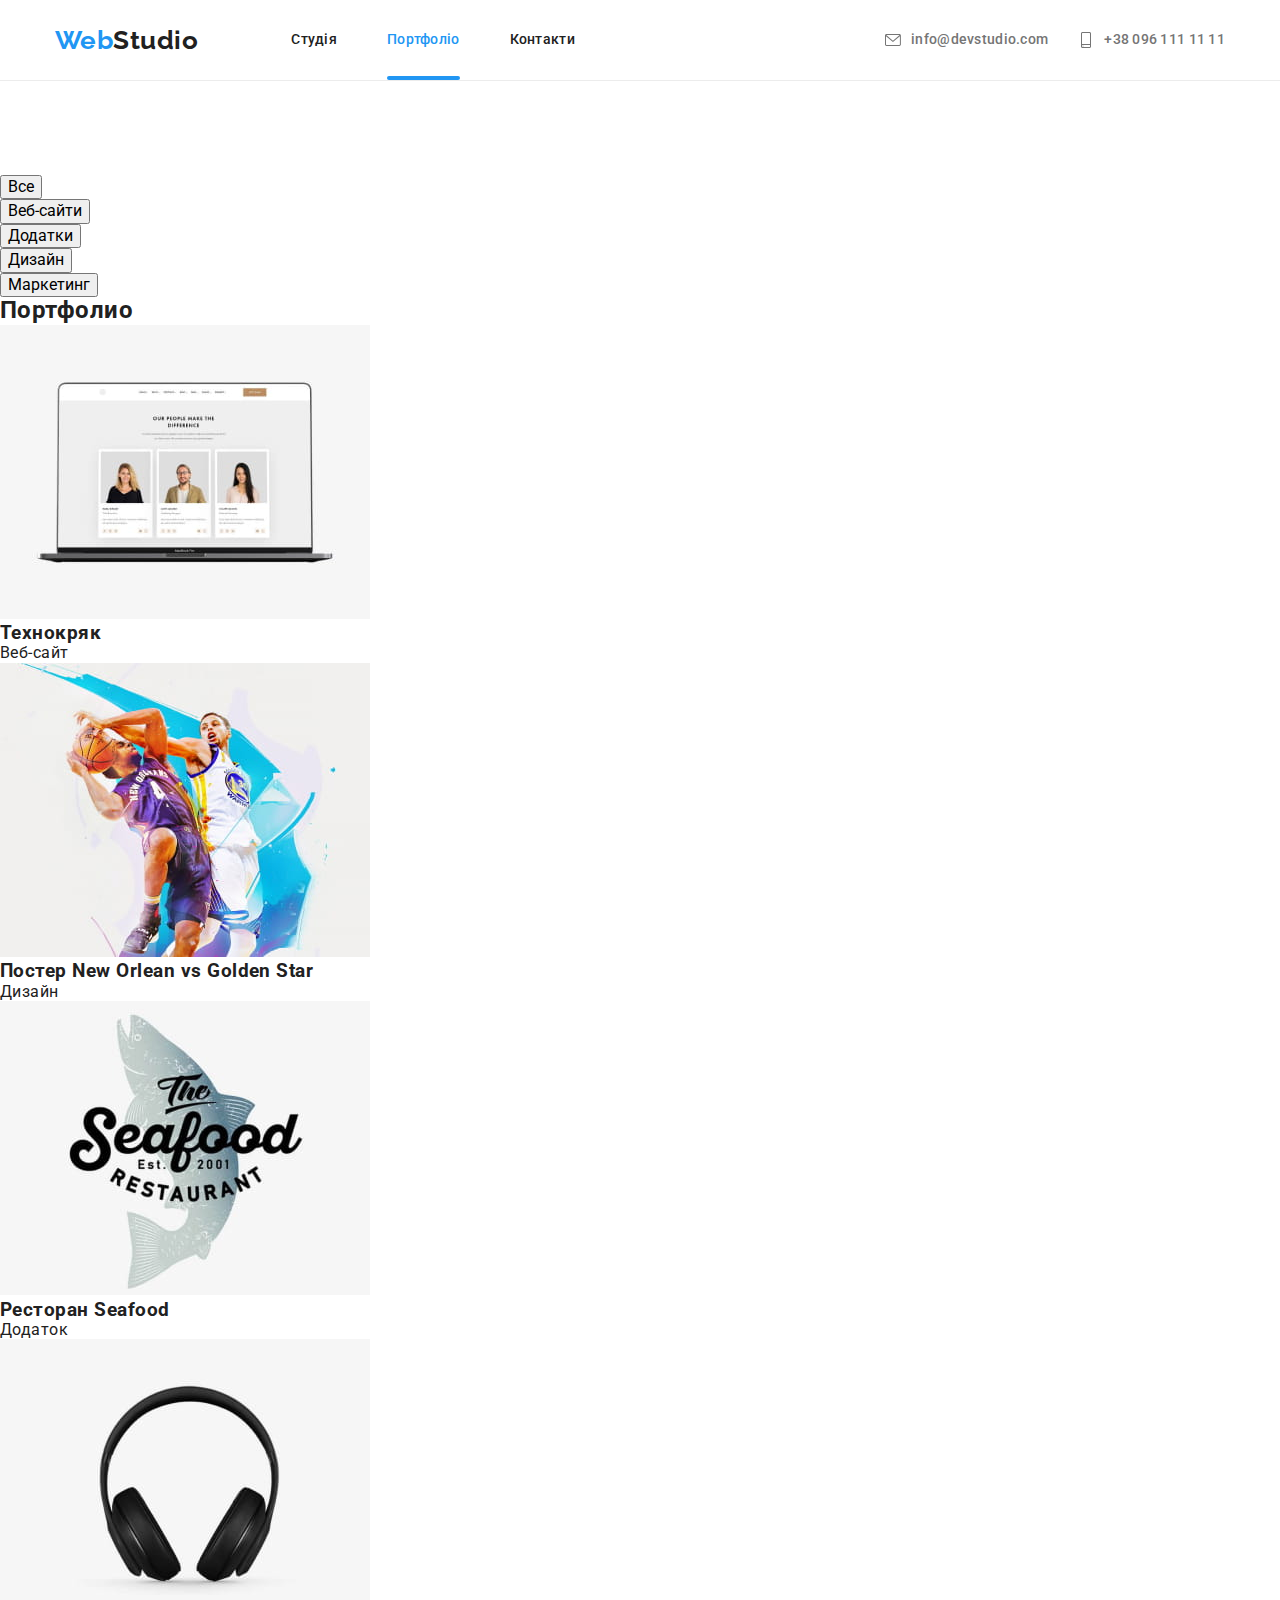
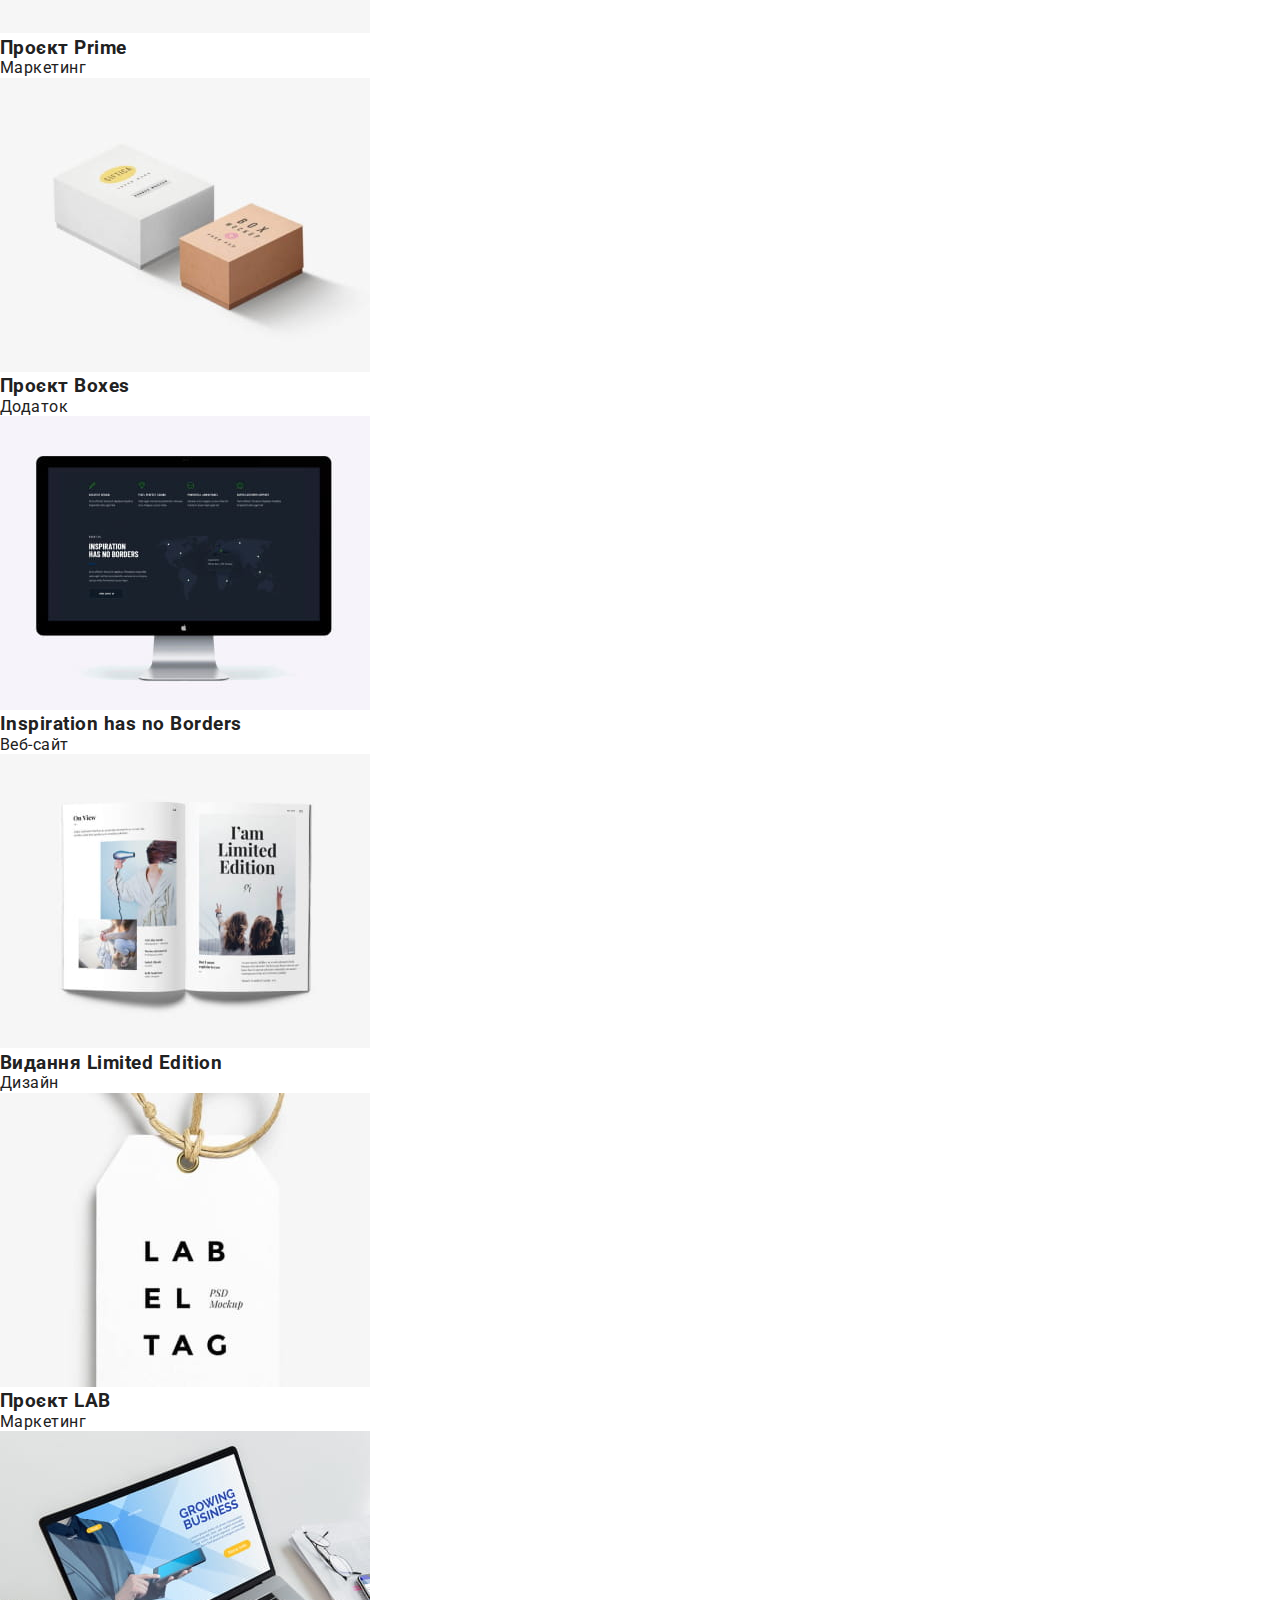
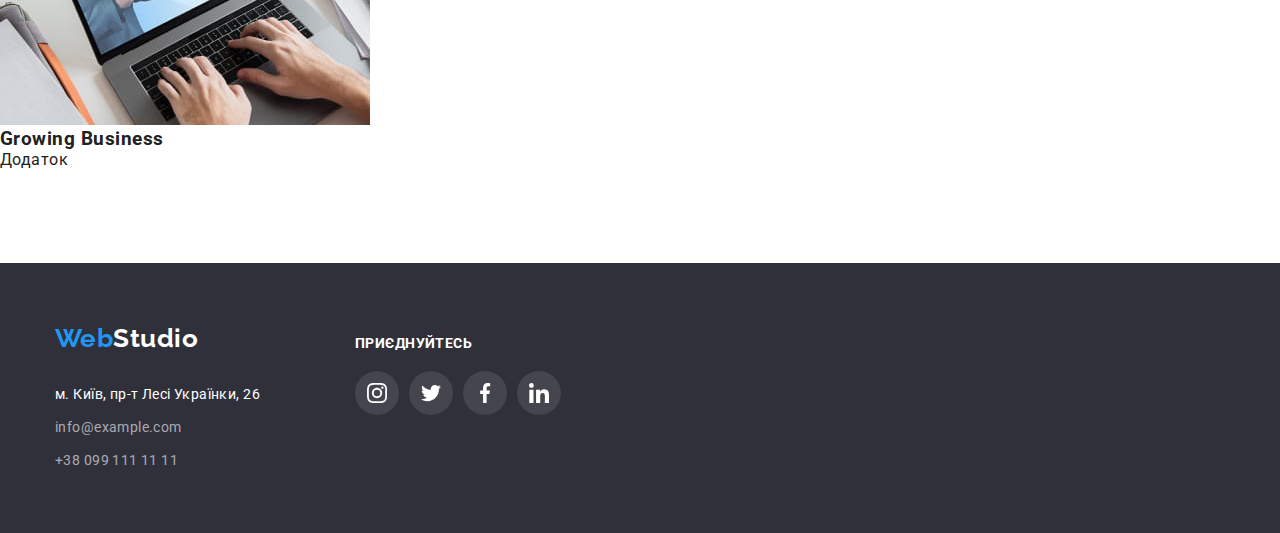
==== commit ab243374: "header-prtf" ====
--- a/portfolio.html
+++ b/portfolio.html
@@ -18,74 +18,38 @@
 
 <body>
     <!-- Шапка сторінки -->
-    <header class="header">
+    <header class="page-header">
         <!-- Меню навігайцій для наступних сторінок -->
-        <div class="header-conteiner conteiner">
-            <a class="header-logo link" lang="en" href="./index.html">Web<span class="logo-word">Studio</span></a>
+        <div class="container header">
+            <a class="logo-font" lang="en" href="./index.html">Web<span class="logo-header-color">Studio</span></a>
             <nav class="header-nav">
-                <ul class="header-list list">
-                    <li class="header-item">
-                        <a class="header-link link" href="./index.html">Студія</a>
-                    </li>
-                    <li class="header-item">
-                        <a class="header-link link current" href="./portfolio.html">Портфоліо</a>
-                    </li>
-                    <li class="header-item">
-                        <a class="header-link link" href="./">Контакти</a>
+                <ul class="navigation">
+                    <li>
+                        <a class="font-nav" href="./index.html">Студія</a>
+                    </li>
+                    <li>
+                        <a class="font-nav current" href="./portfolio.html">Портфоліо</a>
+                    </li>
+                    <li>
+                        <a class="font-nav" href="./">Контакти</a>
                     </li>
                 </ul>
             </nav>
-            <ul class="contact-list list">
-                <li class="contact-item">
-                    <a class="contact-link link" href="mailto:info@devstudio.com"><svg class="icon-mail icon" width="16"
+            <ul class="contacts">
+                <li>
+                    <a class="font-contacts mail" href="mailto:info@devstudio.com"><svg class="icon" width="16"
                             height="12">
                             <use href="./images/icons.svg#mail"></use>
                         </svg> info@devstudio.com</a>
                 </li>
-                <header class="page-header">
-                    <!-- Меню навігайцій для наступних сторінок -->
-                    <div class="container header">
-                        <a class="logo-font" lang="en" href="./index.html">Web<span
-                                class="logo-header-color">Studio</span></a>
-                        <nav class="header-nav">
-                            <ul class="navigation">
-                                <li>
-                                    <a class="font-nav" href="./index.html">Студія</a>
-                                </li>
-                                <li>
-                                    <a class="font-nav current" href="./portfolio.html">Портфоліо</a>
-                                </li>
-                                <li>
-                                    <a class="font-nav" href="./">Контакти</a>
-                                </li>
-                            </ul>
-                        </nav>
-                        <ul class="contacts">
-                            <li>
-                                <a class="font-contacts mail" href="mailto:info@devstudio.com"><svg class="icon"
-                                        width="16" height="12">
-                                        <use href="./images/icons.svg#mail"></use>
-                                    </svg> info@devstudio.com</a>
-                            </li>
-                            <li>
-                                <a class="font-contacts phone" href="tel:+380961111111"><svg class="icon" width="10"
-                                        height="16">
-                                        <use href="./images/icons.svg#smartphone"></use>
-                                    </svg> +38 096 111 11 11</a>
-                            </li>
-                        </ul>
-                    </div>
-                </header>
-                <li class="contact-item">
-                    <a class="contact-link link" href="tel:+380961111111"><svg class="icon-phone icon" width="10"
-                            height="16">
+                <li>
+                    <a class="font-contacts phone" href="tel:+380961111111"><svg class="icon" width="10" height="16">
                             <use href="./images/icons.svg#smartphone"></use>
                         </svg> +38 096 111 11 11</a>
                 </li>
             </ul>
         </div>
     </header>
-
     <!-- Посилання верхній рівень -->
     <!-- prt - portfolio -->
     <main class="prt-main">
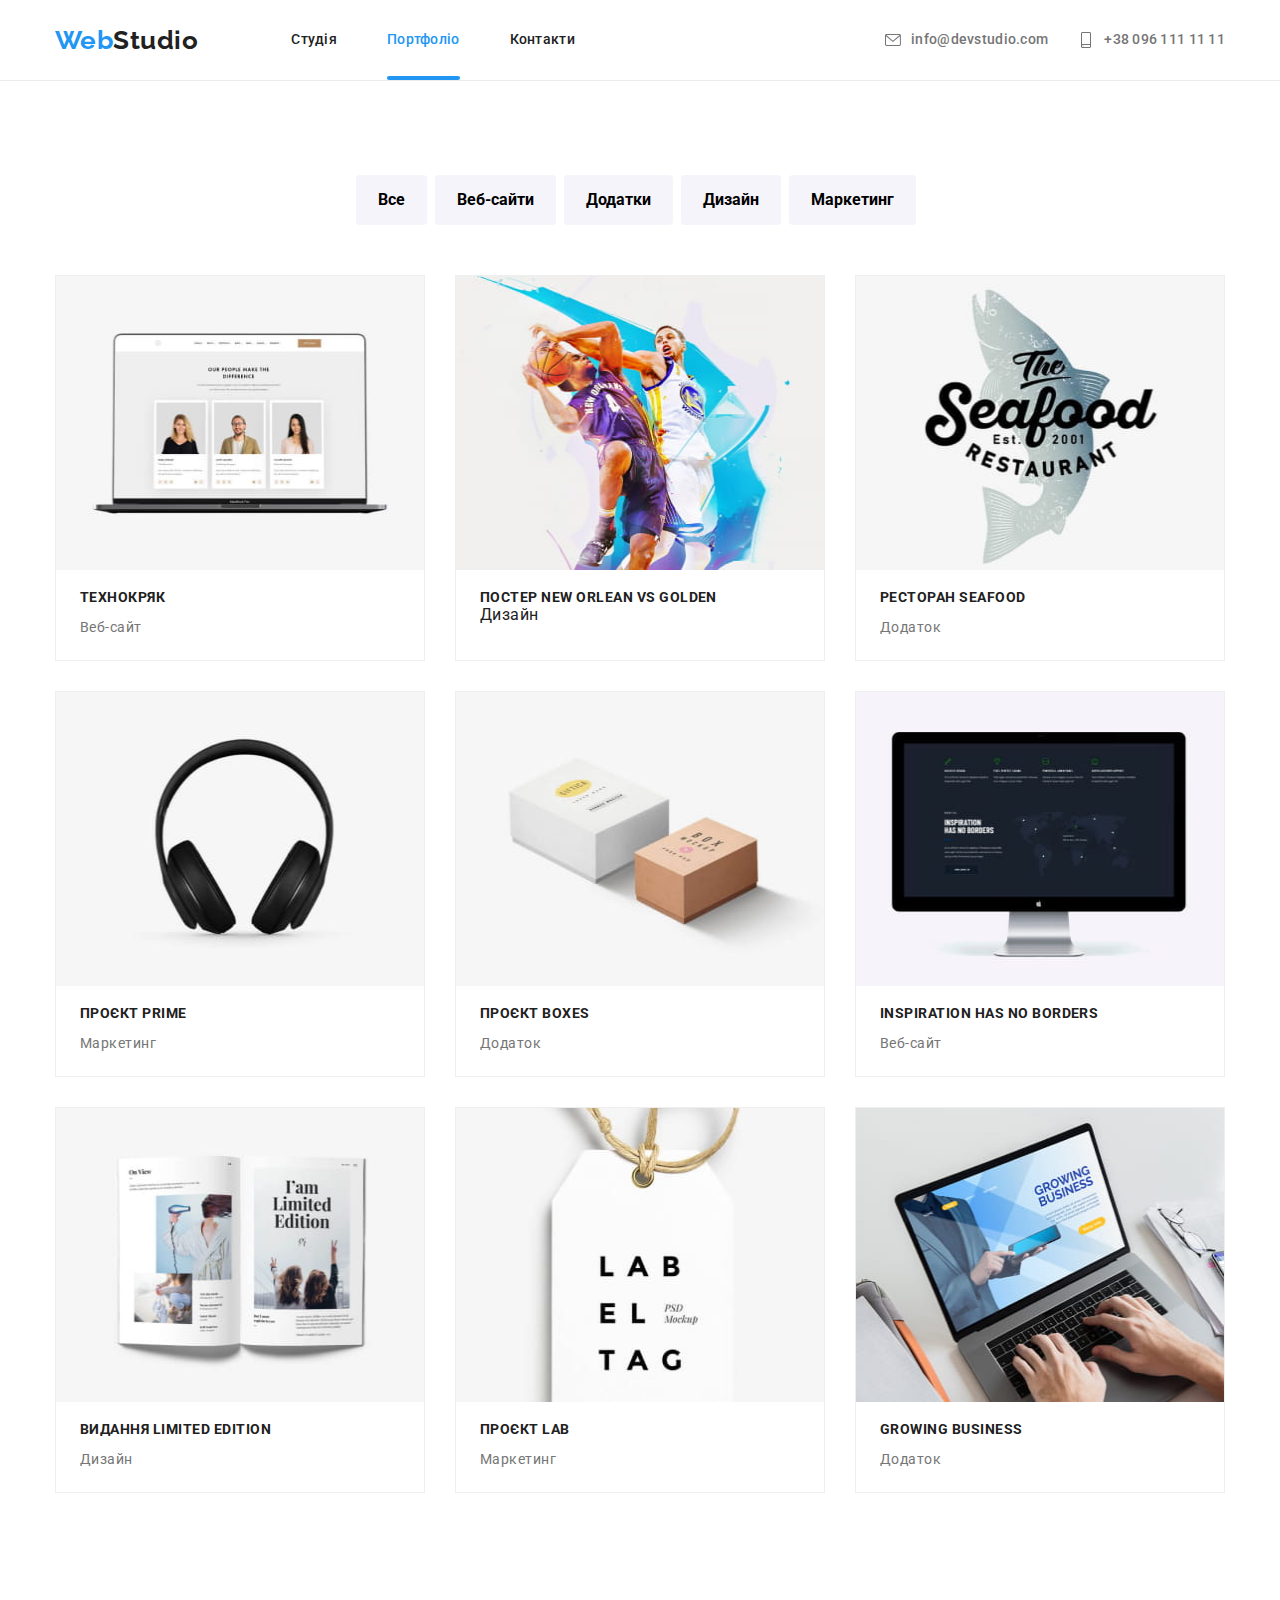
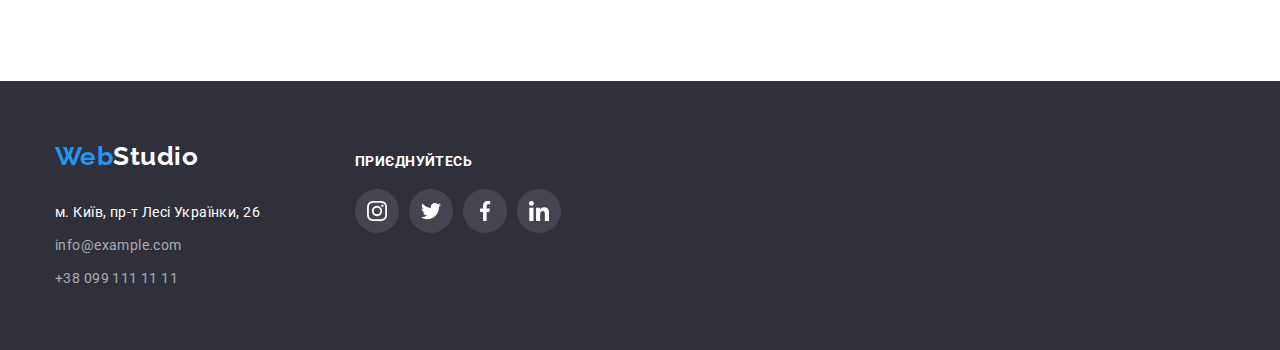
==== commit 3cbaf565: "icon" ====
--- a/portfolio.html
+++ b/portfolio.html
@@ -50,106 +50,199 @@
             </ul>
         </div>
     </header>
+
     <!-- Посилання верхній рівень -->
     <!-- prt - portfolio -->
-    <main class="prt-main">
-        <section class="prt-section section">
+    <main>
+        <section class="section portfolio">
             <!-- Прихований заголовок -->
             <div class="conteiner portfolio">
                 <h1 hidden>Портфоліо</h1>
-                <ul class="prt-filter-list list">
-                    <li class="prt-btn-item">
-                        <button class="prt-btn current-prt" type="button">Все</button>
-                    </li>
-                    <li class="prt-btn-item">
-                        <button class="prt-btn" type="button">Веб-сайти</button>
-                    </li>
-                    <li class="prt-btn-item">
-                        <button class="prt-btn" type="button">Додатки</button>
-                    </li>
-                    <li class="prt-btn-item">
-                        <button class="prt-btn" type="button">Дизайн</button>
-                    </li>
-                    <li class="prt-btn-item">
-                        <button class="prt-btn" type="button">Маркетинг</button>
-                    </li>
-                </ul>
+                <div class="container control-panel">
+                    <button class="button button-filter" type="button">Все</button>
+                    <button class="button button-filter" type="button">Веб-сайти</button>
+                    <button class="button button-filter" type="button">Додатки</button>
+                    <button class="button button-filter" type="button">Дизайн</button>
+                    <button class="button button-filter" type="button">Маркетинг</button>
+                </div>
                 <!-- Портфоліо бокс картинок 3х3-->
-                <h2 class="visually-hidden">Портфолио</h2>
-                <ul class="prt-box-list list">
-                    <li class="list prt-box-item">
-                        <img class="prt-box-btn" src="./images/portfolio/img1.jpg" alt="Ноутбук" width="370"
-                            height="294" />
-                        <div class="prt-item-desc">
-                            <h3 class="prt-box-subtitle">Технокряк</h3>
-                            <p class="prt-box-text">Веб-сайт</p>
-                        </div>
-                    </li>
-                    <li class="list prt-box-item">
-                        <img class="prt-box-btn" src="./images/portfolio/img2.jpg" alt="Баскетбол" width="370"
-                            height="294" />
-                        <div class="prt-item-desc">
-                            <h3 class="prt-box-subtitle">Постер <span lang="en">New Orlean vs Golden Star</span></h3>
-                            <p class="prt-box-text">Дизайн</p>
-                        </div>
-                    </li>
-                    <li class="list prt-box-item">
-                        <img class="prt-box-btn" src="./images/portfolio/img3.jpg" alt="Напис ресторан морської їжі"
-                            width="370" height="294" />
-                        <div class="prt-item-desc">
-                            <h3 class="prt-box-subtitle">Ресторан <span lang="en">Seafood</span></h3>
-                            <p class="prt-box-text">Додаток</p>
-                        </div>
-                    </li>
-                    <li class="list prt-box-item">
-                        <img class="prt-box-btn" src="./images/portfolio/img4.jpg" alt="Навушники" width="370"
-                            height="294" />
-                        <div class="prt-item-desc">
-                            <h3 class="prt-box-subtitle">Проєкт <span lang="en">Prime</span></h3>
-                            <p class="prt-box-text">Маркетинг</p>
-                        </div>
-                    </li>
-                    <li class="list prt-box-item">
-                        <img class="prt-box-btn" src="./images/portfolio/img5.jpg" alt="Коробки" width="370"
-                            height="294" />
-                        <div class="prt-item-desc">
-                            <h3 class="prt-box-subtitle">Проєкт <span lang="en">Boxes</span></h3>
-                            <p class="prt-box-text">Додаток</p>
-                        </div>
-                    </li>
-                    <li class="list prt-box-item">
-                        <img class="prt-box-btn" src="./images/portfolio/img6.jpg" alt="Монітор" width="370"
-                            height="294" />
-                        <div class="prt-item-desc">
-                            <h3 class="prt-box-subtitle" lang="en">Inspiration has no Borders</h3>
-                            <p class="prt-box-text">Веб-сайт</p>
-                        </div>
-                    </li>
-                    <li class="list prt-box-item">
-                        <img class="prt-box-btn" src="./images/portfolio/img7.jpg" alt="Книжка" width="370"
-                            height="294" />
-                        <div class="prt-item-desc">
-                            <h3 class="prt-box-subtitle">Видання <span lang="en">Limited Edition</span></h3>
-                            <p class="prt-box-text">Дизайн</p>
-                        </div>
-                    </li>
-                    <li class="list prt-box-item">
-                        <img class="prt-box-btn" src="./images/portfolio/img8.jpg" alt="Бірка" width="370"
-                            height="294" />
-                        <div class="prt-item-desc">
-                            <h3 class="prt-box-subtitle">Проєкт <span lang="en">LAB</span></h3>
-                            <p class="prt-box-text">Маркетинг</p>
-                        </div>
-                    </li>
-                    <li class="list prt-box-item">
-                        <img class="prt-box-btn" src="./images/portfolio/img9.jpg" alt="Друккує на ноутбуці" width="370"
-                            height="294" />
-                        <div class="prt-item-desc">
-                            <h3 class="prt-box-subtitle" lang="en">Growing Business</h3>
-                            <p class="prt-box-text">Додаток</p>
-                        </div>
-                    </li>
-                </ul>
+                <div class="container">
+                    <ul class="portfolio-products">
+                        <li class="product">
+                            <a href="">
+                                <div class="product-thumb">
+                                    <img src="./images/portfolio/img1.jpg" alt="Ноутбук" width="370" height="294" />
+                                    <div class="product-overlay">
+                                        <p>
+                                            Ресурс пропонує комплексні пропозиції з різним рівнем функціоналу та
+                                            сервісів. Все це дозволить відвідувачу отримати
+                                            вичерпні відомості про компанію чи приватну особу.
+                                        </p>
+                                    </div>
+                                    <div class="product-descr">
+                                        <h3 class="font-fact-name">Технокряк</h3>
+                                        <p class="font-fact-descr">Веб-сайт</p>
+                                    </div>
+                                </div>
+                            </a>
+                        </li>
+                        <li class="product">
+                            <a href="">
+                                <div class="product-thumb">
+                                    <img src="./images/portfolio/img2.jpg" alt="Баскетбол" width="370" height="294" />
+                                    <div class="product-overlay">
+                                        <p>
+                                            Lorem ipsum dolor sit amet consectetur adipisicing elit. Est, soluta
+                                            explicabo. Deleniti maxime voluptatum soluta delectus, inventore harum
+                                            dolorem ullam perspiciatis recusandae corrupti! Iusto maiores in sit
+                                            molestiae numquam soluta.
+                                        </p>
+                                    </div>
+                                    <div class="product-descr">
+                                        <h3 class="font-fact-name">Постер <span lang="en">New Orlean vs Golden</span>
+                                        </h3>
+                                        <p class="prt-box-text">Дизайн</p>
+                                    </div>
+                                </div>
+                            </a>
+                        </li>
+                        <li class="product">
+                            <a href="">
+                                <div class="product-thumb">
+                                    <img src="./images/portfolio/img3.jpg" alt="Напис ресторан морської їжі" width="370"
+                                        height="294" />
+                                    <div class="product-overlay">
+                                        <p>
+                                            Lorem ipsum dolor sit amet consectetur adipisicing elit. Est, soluta
+                                            explicabo. Deleniti maxime voluptatum soluta delectus, inventore harum
+                                            dolorem ullam perspiciatis recusandae corrupti! Iusto maiores in sit
+                                            molestiae numquam soluta.
+                                        </p>
+                                    </div>
+                                    <div class="product-descr">
+                                        <h3 class="font-fact-name">Ресторан <span lang="en">Seafood</span></h3>
+                                        <p class="font-fact-descr">Додаток</p>
+                                    </div>
+                                </div>
+                            </a>
+                        </li>
+                        <li class="product">
+                            <a href="">
+                                <div class="product-thumb">
+                                    <img src="./images/portfolio/img4.jpg" alt="Навушники" width="370" height="294" />
+                                    <div class="product-overlay">
+                                        <p>
+                                            Lorem ipsum dolor sit amet consectetur adipisicing elit. Est, soluta
+                                            explicabo. Deleniti maxime voluptatum soluta delectus, inventore harum
+                                            dolorem ullam perspiciatis recusandae corrupti! Iusto maiores in sit
+                                            molestiae numquam soluta.
+                                        </p>
+                                    </div>
+                                    <div class="product-descr">
+                                        <h3 class="font-fact-name">Проєкт <span lang="en">Prime</span></h3>
+                                        <p class="font-fact-descr">Маркетинг</p>
+                                    </div>
+                                </div>
+                            </a>
+                        </li>
+                        <li class="product">
+                            <a href="">
+                                <div class="product-thumb">
+                                    <img src="./images/portfolio/img5.jpg" alt="Коробки" width="370" height="294" />
+                                    <div class="product-overlay">
+                                        <p>
+                                            Lorem ipsum dolor sit amet consectetur adipisicing elit. Est, soluta
+                                            explicabo. Deleniti maxime voluptatum soluta delectus, inventore harum
+                                            dolorem ullam perspiciatis recusandae corrupti! Iusto maiores in sit
+                                            molestiae numquam soluta.
+                                        </p>
+                                    </div>
+                                    <div class="product-descr">
+                                        <h3 class="font-fact-name">Проєкт <span lang="en">Boxes</span></h3>
+                                        <p class="font-fact-descr">Додаток</p>
+                                    </div>
+                                </div>
+                            </a>
+                        </li>
+                        <li class="product">
+                            <a href="">
+                                <div class="product-thumb">
+                                    <img src="./images/portfolio/img6.jpg" alt="Монітор" width="370" height="294" />
+                                    <div class="product-overlay">
+                                        <p>
+                                            Lorem ipsum dolor sit amet consectetur adipisicing elit. Est, soluta
+                                            explicabo. Deleniti maxime voluptatum soluta delectus, inventore harum
+                                            dolorem ullam perspiciatis recusandae corrupti! Iusto maiores in sit
+                                            molestiae numquam soluta.
+                                        </p>
+                                    </div>
+                                    <div class="product-descr">
+                                        <h3 class="font-fact-name" lang="en">Inspiration has no Borders</h3>
+                                        <p class="font-fact-descr">Веб-сайт</p>
+                                    </div>
+                                </div>
+                            </a>
+                        </li>
+                        <li class="product">
+                            <a href="">
+                                <div class="product-thumb">
+                                    <img src="./images/portfolio/img7.jpg" alt="Книжка" width="370" height="294" />
+                                    <div class="product-overlay">
+                                        <p>
+                                            Lorem ipsum dolor sit amet consectetur adipisicing elit. Est, soluta
+                                            explicabo. Deleniti maxime voluptatum soluta delectus, inventore harum
+                                            dolorem ullam perspiciatis recusandae corrupti! Iusto maiores in sit
+                                            molestiae numquam soluta.
+                                        </p>
+                                    </div>
+                                    <div class="product-descr">
+                                        <h3 class="font-fact-name">Видання <span lang="en">Limited Edition</span></h3>
+                                        <p class="font-fact-descr">Дизайн</p>
+                                    </div>
+                                </div>
+                            </a>
+                        </li>
+                        <li class="product">
+                            <a href="">
+                                <div class="product-thumb">
+                                    <img src="./images/portfolio/img8.jpg" alt="Бірка" width="370" height="294" />
+                                    <div class="product-overlay">
+                                        <p>
+                                            Lorem ipsum dolor sit amet consectetur adipisicing elit. Est, soluta
+                                            explicabo. Deleniti maxime voluptatum soluta delectus, inventore harum
+                                            dolorem ullam perspiciatis recusandae corrupti! Iusto maiores in sit
+                                            molestiae numquam soluta.
+                                        </p>
+                                    </div>
+                                    <div class="product-descr">
+                                        <h3 class="font-fact-name">Проєкт <span lang="en">LAB</span></h3>
+                                        <p class="font-fact-descr">Маркетинг</p>
+                                    </div>
+                                </div>
+                            </a>
+                        </li>
+                        <li class="product">
+                            <a href="">
+                                <div class="product-thumb">
+                                    <img src="./images/portfolio/img9.jpg" alt="Друккує на ноутбуці" width="370"
+                                        height="294" />
+                                    <div class="product-overlay">
+                                        <p>
+                                            Lorem ipsum dolor sit amet consectetur adipisicing elit. Est, soluta
+                                            explicabo. Deleniti maxime voluptatum soluta delectus, inventore harum
+                                            dolorem ullam perspiciatis recusandae corrupti! Iusto maiores in sit
+                                            molestiae numquam soluta.
+                                        </p>
+                                    </div>
+                                    <div class="product-descr">
+                                        <h3 class="font-fact-name" lang="en">Growing Business</h3>
+                                        <p class="font-fact-descr">Додаток</p>
+                                    </div>
+                                </div>
+                            </a>
+                        </li>
+                    </ul>
+                </div>
             </div>
         </section>
     </main>
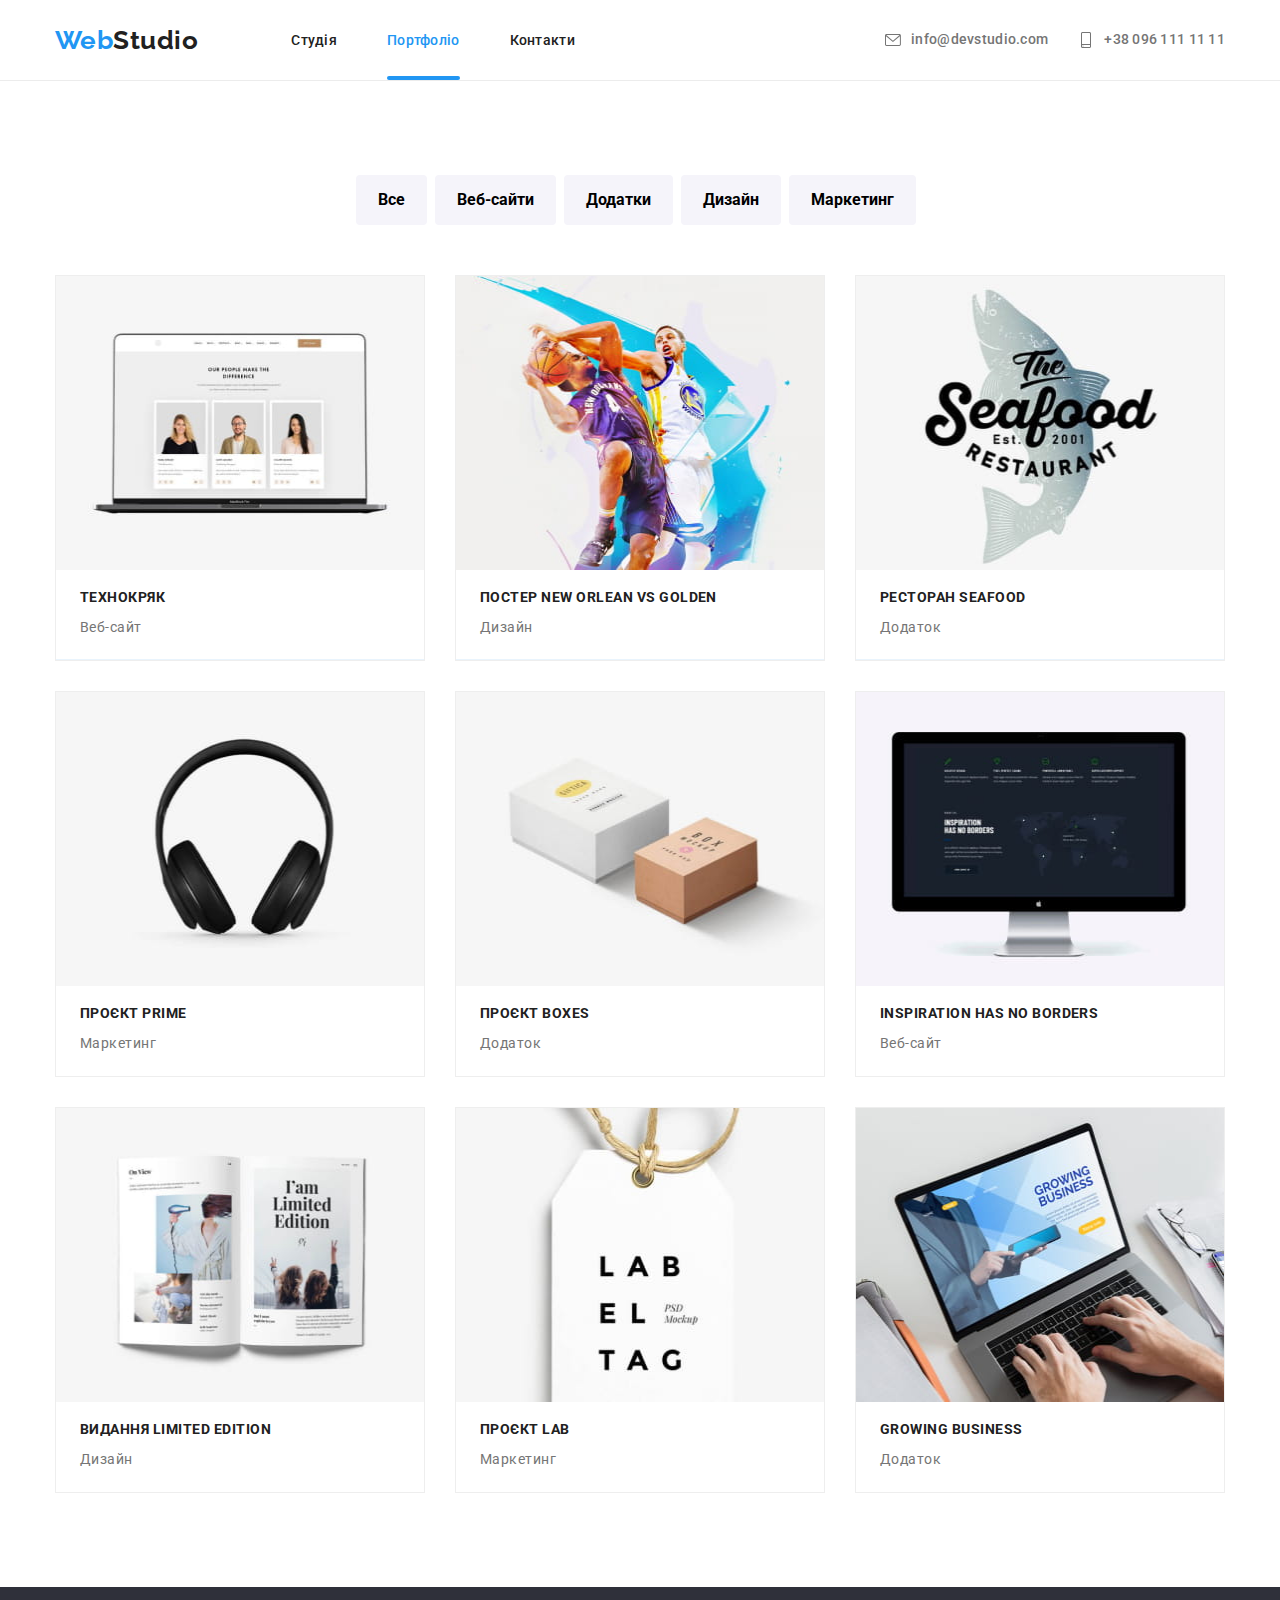
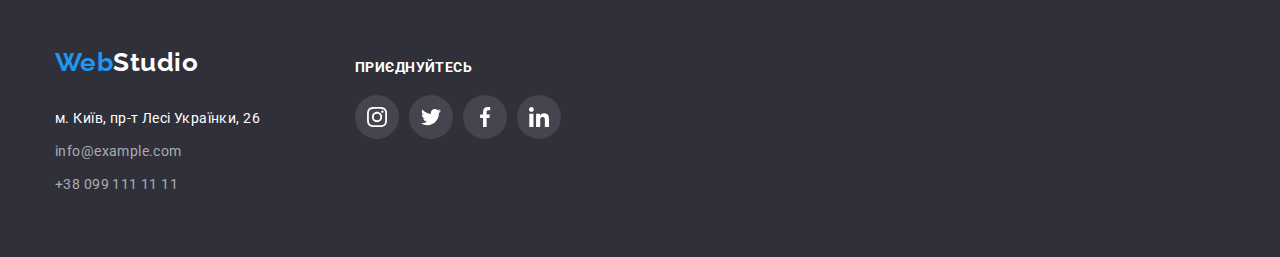
==== commit e43ab5ab: "end-css" ====
--- a/portfolio.html
+++ b/portfolio.html
@@ -23,27 +23,27 @@
         <div class="container header">
             <a class="logo-font" lang="en" href="./index.html">Web<span class="logo-header-color">Studio</span></a>
             <nav class="header-nav">
-                <ul class="navigation">
-                    <li>
-                        <a class="font-nav" href="./index.html">Студія</a>
-                    </li>
-                    <li>
-                        <a class="font-nav current" href="./portfolio.html">Портфоліо</a>
-                    </li>
-                    <li>
-                        <a class="font-nav" href="./">Контакти</a>
+                <ul class="header-list">
+                    <li>
+                        <a class="header-link" href="./index.html">Студія</a>
+                    </li>
+                    <li>
+                        <a class="header-link current" href="./portfolio.html">Портфоліо</a>
+                    </li>
+                    <li>
+                        <a class="header-link" href="./">Контакти</a>
                     </li>
                 </ul>
             </nav>
             <ul class="contacts">
                 <li>
-                    <a class="font-contacts mail" href="mailto:info@devstudio.com"><svg class="icon" width="16"
+                    <a class="contact-link mail" href="mailto:info@devstudio.com"><svg class="icon" width="16"
                             height="12">
                             <use href="./images/icons.svg#mail"></use>
                         </svg> info@devstudio.com</a>
                 </li>
                 <li>
-                    <a class="font-contacts phone" href="tel:+380961111111"><svg class="icon" width="10" height="16">
+                    <a class="contact-link phone" href="tel:+380961111111"><svg class="icon" width="10" height="16">
                             <use href="./images/icons.svg#smartphone"></use>
                         </svg> +38 096 111 11 11</a>
                 </li>
@@ -51,10 +51,11 @@
         </div>
     </header>
 
+
     <!-- Посилання верхній рівень -->
     <!-- prt - portfolio -->
     <main>
-        <section class="section portfolio">
+        <section class="section prt-section">
             <!-- Прихований заголовок -->
             <div class="conteiner portfolio">
                 <h1 hidden>Портфоліо</h1>
@@ -67,176 +68,176 @@
                 </div>
                 <!-- Портфоліо бокс картинок 3х3-->
                 <div class="container">
-                    <ul class="portfolio-products">
-                        <li class="product">
-                            <a href="">
-                                <div class="product-thumb">
+                    <ul class="prt-box">
+                        <li class="prt-box-item">
+                            <a href="">
+                                <div class="prt-box-thumb">
                                     <img src="./images/portfolio/img1.jpg" alt="Ноутбук" width="370" height="294" />
-                                    <div class="product-overlay">
+                                    <div class="prt-box-overlay">
                                         <p>
                                             Ресурс пропонує комплексні пропозиції з різним рівнем функціоналу та
                                             сервісів. Все це дозволить відвідувачу отримати
                                             вичерпні відомості про компанію чи приватну особу.
                                         </p>
                                     </div>
-                                    <div class="product-descr">
-                                        <h3 class="font-fact-name">Технокряк</h3>
-                                        <p class="font-fact-descr">Веб-сайт</p>
-                                    </div>
-                                </div>
-                            </a>
-                        </li>
-                        <li class="product">
-                            <a href="">
-                                <div class="product-thumb">
+                                    <div class="prt-box-descr">
+                                        <h3 class="prt-box-subtitle">Технокряк</h3>
+                                        <p class="prt-box-text">Веб-сайт</p>
+                                    </div>
+                                </div>
+                            </a>
+                        </li>
+                        <li class="prt-box-item">
+                            <a href="">
+                                <div class="prt-box-thumb">
                                     <img src="./images/portfolio/img2.jpg" alt="Баскетбол" width="370" height="294" />
-                                    <div class="product-overlay">
-                                        <p>
-                                            Lorem ipsum dolor sit amet consectetur adipisicing elit. Est, soluta
-                                            explicabo. Deleniti maxime voluptatum soluta delectus, inventore harum
-                                            dolorem ullam perspiciatis recusandae corrupti! Iusto maiores in sit
-                                            molestiae numquam soluta.
-                                        </p>
-                                    </div>
-                                    <div class="product-descr">
-                                        <h3 class="font-fact-name">Постер <span lang="en">New Orlean vs Golden</span>
+                                    <div class="prt-box-overlay">
+                                        <p>
+                                            Lorem ipsum dolor sit amet consectetur adipisicing elit. Est, soluta
+                                            explicabo. Deleniti maxime voluptatum soluta delectus, inventore harum
+                                            dolorem ullam perspiciatis recusandae corrupti! Iusto maiores in sit
+                                            molestiae numquam soluta.
+                                        </p>
+                                    </div>
+                                    <div class="prt-box-descr">
+                                        <h3 class="prt-box-subtitle">Постер <span lang="en">New Orlean vs Golden</span>
                                         </h3>
                                         <p class="prt-box-text">Дизайн</p>
                                     </div>
                                 </div>
                             </a>
                         </li>
-                        <li class="product">
-                            <a href="">
-                                <div class="product-thumb">
+                        <li class="prt-box-item">
+                            <a href="">
+                                <div class="prt-box-thumb">
                                     <img src="./images/portfolio/img3.jpg" alt="Напис ресторан морської їжі" width="370"
                                         height="294" />
-                                    <div class="product-overlay">
-                                        <p>
-                                            Lorem ipsum dolor sit amet consectetur adipisicing elit. Est, soluta
-                                            explicabo. Deleniti maxime voluptatum soluta delectus, inventore harum
-                                            dolorem ullam perspiciatis recusandae corrupti! Iusto maiores in sit
-                                            molestiae numquam soluta.
-                                        </p>
-                                    </div>
-                                    <div class="product-descr">
-                                        <h3 class="font-fact-name">Ресторан <span lang="en">Seafood</span></h3>
-                                        <p class="font-fact-descr">Додаток</p>
-                                    </div>
-                                </div>
-                            </a>
-                        </li>
-                        <li class="product">
-                            <a href="">
-                                <div class="product-thumb">
+                                    <div class="prt-box-overlay">
+                                        <p>
+                                            Lorem ipsum dolor sit amet consectetur adipisicing elit. Est, soluta
+                                            explicabo. Deleniti maxime voluptatum soluta delectus, inventore harum
+                                            dolorem ullam perspiciatis recusandae corrupti! Iusto maiores in sit
+                                            molestiae numquam soluta.
+                                        </p>
+                                    </div>
+                                    <div class="prt-box-descr">
+                                        <h3 class="prt-box-subtitle">Ресторан <span lang="en">Seafood</span></h3>
+                                        <p class="prt-box-text">Додаток</p>
+                                    </div>
+                                </div>
+                            </a>
+                        </li>
+                        <li class="prt-box-item">
+                            <a href="">
+                                <div class="prt-box-thumb">
                                     <img src="./images/portfolio/img4.jpg" alt="Навушники" width="370" height="294" />
-                                    <div class="product-overlay">
-                                        <p>
-                                            Lorem ipsum dolor sit amet consectetur adipisicing elit. Est, soluta
-                                            explicabo. Deleniti maxime voluptatum soluta delectus, inventore harum
-                                            dolorem ullam perspiciatis recusandae corrupti! Iusto maiores in sit
-                                            molestiae numquam soluta.
-                                        </p>
-                                    </div>
-                                    <div class="product-descr">
-                                        <h3 class="font-fact-name">Проєкт <span lang="en">Prime</span></h3>
-                                        <p class="font-fact-descr">Маркетинг</p>
-                                    </div>
-                                </div>
-                            </a>
-                        </li>
-                        <li class="product">
-                            <a href="">
-                                <div class="product-thumb">
+                                    <div class="prt-box-overlay">
+                                        <p>
+                                            Lorem ipsum dolor sit amet consectetur adipisicing elit. Est, soluta
+                                            explicabo. Deleniti maxime voluptatum soluta delectus, inventore harum
+                                            dolorem ullam perspiciatis recusandae corrupti! Iusto maiores in sit
+                                            molestiae numquam soluta.
+                                        </p>
+                                    </div>
+                                    <div class="prt-box-descr">
+                                        <h3 class="prt-box-subtitle">Проєкт <span lang="en">Prime</span></h3>
+                                        <p class="prt-box-text">Маркетинг</p>
+                                    </div>
+                                </div>
+                            </a>
+                        </li>
+                        <li class="prt-box-item">
+                            <a href="">
+                                <div class="prt-box-thumb">
                                     <img src="./images/portfolio/img5.jpg" alt="Коробки" width="370" height="294" />
-                                    <div class="product-overlay">
-                                        <p>
-                                            Lorem ipsum dolor sit amet consectetur adipisicing elit. Est, soluta
-                                            explicabo. Deleniti maxime voluptatum soluta delectus, inventore harum
-                                            dolorem ullam perspiciatis recusandae corrupti! Iusto maiores in sit
-                                            molestiae numquam soluta.
-                                        </p>
-                                    </div>
-                                    <div class="product-descr">
-                                        <h3 class="font-fact-name">Проєкт <span lang="en">Boxes</span></h3>
-                                        <p class="font-fact-descr">Додаток</p>
-                                    </div>
-                                </div>
-                            </a>
-                        </li>
-                        <li class="product">
-                            <a href="">
-                                <div class="product-thumb">
+                                    <div class="prt-box-overlay">
+                                        <p>
+                                            Lorem ipsum dolor sit amet consectetur adipisicing elit. Est, soluta
+                                            explicabo. Deleniti maxime voluptatum soluta delectus, inventore harum
+                                            dolorem ullam perspiciatis recusandae corrupti! Iusto maiores in sit
+                                            molestiae numquam soluta.
+                                        </p>
+                                    </div>
+                                    <div class="prt-box-descr">
+                                        <h3 class="prt-box-subtitle">Проєкт <span lang="en">Boxes</span></h3>
+                                        <p class="prt-box-text">Додаток</p>
+                                    </div>
+                                </div>
+                            </a>
+                        </li>
+                        <li class="prt-box-item">
+                            <a href="">
+                                <div class="prt-box-thumb">
                                     <img src="./images/portfolio/img6.jpg" alt="Монітор" width="370" height="294" />
-                                    <div class="product-overlay">
-                                        <p>
-                                            Lorem ipsum dolor sit amet consectetur adipisicing elit. Est, soluta
-                                            explicabo. Deleniti maxime voluptatum soluta delectus, inventore harum
-                                            dolorem ullam perspiciatis recusandae corrupti! Iusto maiores in sit
-                                            molestiae numquam soluta.
-                                        </p>
-                                    </div>
-                                    <div class="product-descr">
-                                        <h3 class="font-fact-name" lang="en">Inspiration has no Borders</h3>
-                                        <p class="font-fact-descr">Веб-сайт</p>
-                                    </div>
-                                </div>
-                            </a>
-                        </li>
-                        <li class="product">
-                            <a href="">
-                                <div class="product-thumb">
+                                    <div class="prt-box-overlay">
+                                        <p>
+                                            Lorem ipsum dolor sit amet consectetur adipisicing elit. Est, soluta
+                                            explicabo. Deleniti maxime voluptatum soluta delectus, inventore harum
+                                            dolorem ullam perspiciatis recusandae corrupti! Iusto maiores in sit
+                                            molestiae numquam soluta.
+                                        </p>
+                                    </div>
+                                    <div class="prt-box-descr">
+                                        <h3 class="prt-box-subtitle" lang="en">Inspiration has no Borders</h3>
+                                        <p class="prt-box-text">Веб-сайт</p>
+                                    </div>
+                                </div>
+                            </a>
+                        </li>
+                        <li class="prt-box-item">
+                            <a href="">
+                                <div class="prt-box-thumb">
                                     <img src="./images/portfolio/img7.jpg" alt="Книжка" width="370" height="294" />
-                                    <div class="product-overlay">
-                                        <p>
-                                            Lorem ipsum dolor sit amet consectetur adipisicing elit. Est, soluta
-                                            explicabo. Deleniti maxime voluptatum soluta delectus, inventore harum
-                                            dolorem ullam perspiciatis recusandae corrupti! Iusto maiores in sit
-                                            molestiae numquam soluta.
-                                        </p>
-                                    </div>
-                                    <div class="product-descr">
-                                        <h3 class="font-fact-name">Видання <span lang="en">Limited Edition</span></h3>
-                                        <p class="font-fact-descr">Дизайн</p>
-                                    </div>
-                                </div>
-                            </a>
-                        </li>
-                        <li class="product">
-                            <a href="">
-                                <div class="product-thumb">
+                                    <div class="prt-box-overlay">
+                                        <p>
+                                            Lorem ipsum dolor sit amet consectetur adipisicing elit. Est, soluta
+                                            explicabo. Deleniti maxime voluptatum soluta delectus, inventore harum
+                                            dolorem ullam perspiciatis recusandae corrupti! Iusto maiores in sit
+                                            molestiae numquam soluta.
+                                        </p>
+                                    </div>
+                                    <div class="prt-box-descr">
+                                        <h3 class="prt-box-subtitle">Видання <span lang="en">Limited Edition</span></h3>
+                                        <p class="prt-box-text">Дизайн</p>
+                                    </div>
+                                </div>
+                            </a>
+                        </li>
+                        <li class="prt-box-item">
+                            <a href="">
+                                <div class="prt-box-thumb">
                                     <img src="./images/portfolio/img8.jpg" alt="Бірка" width="370" height="294" />
-                                    <div class="product-overlay">
-                                        <p>
-                                            Lorem ipsum dolor sit amet consectetur adipisicing elit. Est, soluta
-                                            explicabo. Deleniti maxime voluptatum soluta delectus, inventore harum
-                                            dolorem ullam perspiciatis recusandae corrupti! Iusto maiores in sit
-                                            molestiae numquam soluta.
-                                        </p>
-                                    </div>
-                                    <div class="product-descr">
-                                        <h3 class="font-fact-name">Проєкт <span lang="en">LAB</span></h3>
-                                        <p class="font-fact-descr">Маркетинг</p>
-                                    </div>
-                                </div>
-                            </a>
-                        </li>
-                        <li class="product">
-                            <a href="">
-                                <div class="product-thumb">
+                                    <div class="prt-box-overlay">
+                                        <p>
+                                            Lorem ipsum dolor sit amet consectetur adipisicing elit. Est, soluta
+                                            explicabo. Deleniti maxime voluptatum soluta delectus, inventore harum
+                                            dolorem ullam perspiciatis recusandae corrupti! Iusto maiores in sit
+                                            molestiae numquam soluta.
+                                        </p>
+                                    </div>
+                                    <div class="prt-box-descr">
+                                        <h3 class="prt-box-subtitle">Проєкт <span lang="en">LAB</span></h3>
+                                        <p class="prt-box-text">Маркетинг</p>
+                                    </div>
+                                </div>
+                            </a>
+                        </li>
+                        <li class="prt-box-item">
+                            <a href="">
+                                <div class="prt-box-thumb">
                                     <img src="./images/portfolio/img9.jpg" alt="Друккує на ноутбуці" width="370"
                                         height="294" />
-                                    <div class="product-overlay">
-                                        <p>
-                                            Lorem ipsum dolor sit amet consectetur adipisicing elit. Est, soluta
-                                            explicabo. Deleniti maxime voluptatum soluta delectus, inventore harum
-                                            dolorem ullam perspiciatis recusandae corrupti! Iusto maiores in sit
-                                            molestiae numquam soluta.
-                                        </p>
-                                    </div>
-                                    <div class="product-descr">
-                                        <h3 class="font-fact-name" lang="en">Growing Business</h3>
-                                        <p class="font-fact-descr">Додаток</p>
+                                    <div class="prt-box-overlay">
+                                        <p>
+                                            Lorem ipsum dolor sit amet consectetur adipisicing elit. Est, soluta
+                                            explicabo. Deleniti maxime voluptatum soluta delectus, inventore harum
+                                            dolorem ullam perspiciatis recusandae corrupti! Iusto maiores in sit
+                                            molestiae numquam soluta.
+                                        </p>
+                                    </div>
+                                    <div class="prt-box-descr">
+                                        <h3 class="prt-box-subtitle" lang="en">Growing Business</h3>
+                                        <p class="prt-box-text">Додаток</p>
                                     </div>
                                 </div>
                             </a>
@@ -247,10 +248,11 @@
         </section>
     </main>
 
+
     <!-- Підвал сторінки -->
     <footer class="footer">
         <div class="container">
-            <div class="footer-add">
+            <div class="contact-div">
                 <a class="logo-font" lang="en" href="./index.html">Web<span class="logo-footer-color">Studio</span></a>
                 <address class="address">
                     <ul>
--- a/css/styles.css
+++ b/css/styles.css
@@ -57,7 +57,7 @@
   overflow: hidden;
 }
 
-/* ---------------  HEADER  ----------------*/
+/* HEADER */
 .page-header {
   display: flex;
   align-items: center;
@@ -70,7 +70,6 @@
   margin-right: auto;
   padding-left: 15px;
   padding-right: 15px;
-  /* outline: 1px dashed red; */
 }
 
 .header {
@@ -78,22 +77,20 @@
   align-items: center;
 }
 
-.navigation {
-  display: flex;
-  list-style: none;
-}
-
-.navigation li:not(:first-child) {
+.header-list {
+  display: flex;
+  list-style: none;
+}
+
+.header-list li:not(:first-child) {
   margin-left: 50px;
-  /* outline: 1px dashed green; */
-}
-
-.navigation li:first-child {
+}
+
+.header-list li:first-child {
   margin-left: 93px;
-  /* outline: 1px dashed green; */
-}
-
-.font-nav {
+}
+
+.header-link {
   position: relative;
   display: block;
   padding-top: 32px;
@@ -101,24 +98,22 @@
   text-decoration: none;
   font-weight: 500;
   font-size: 14px;
-  line-height: 1.14;
+  line-height: calc() 1.14;
   letter-spacing: 0.02em;
   color: var(--main-text-color);
-  /* outline: 1px dashed green; */
-
   transition: color var(--duration) var(--timing-function);
 }
 
-.font-nav:hover,
-.font-nav:focus {
+.header-link:hover,
+.header-link:focus {
   color: var(--blue-color);
 }
 
-.font-nav.current {
+.header-link.current {
   color: var(--blue-color);
 }
 
-.font-nav.current::after {
+.header-link.current::after {
   position: absolute;
   bottom: 0;
   left: 0;
@@ -130,7 +125,7 @@
   display: inline-block;
 }
 
-.font-contacts {
+.contact-link {
   display: flex;
   padding-top: 32px;
   padding-bottom: 32px;
@@ -140,12 +135,11 @@
   line-height: 1.14;
   letter-spacing: 0.02em;
   color: var(--grey-color);
-
   transition: color var(--duration) var(--timing-function);
 }
 
-.font-contacts:hover,
-.font-contacts:focus {
+.contact-link:hover,
+.contact-link:focus {
   color: var(--blue-color);
 }
 
@@ -153,15 +147,13 @@
   display: flex;
   list-style: none;
   margin-left: auto;
-  /* outline: 1px dashed green; */
 }
 
 .contacts li:not(:first-child) {
   margin-left: 30px;
-  /* outline: 1px dotted green; */
-}
-
-.font-contacts .icon {
+}
+
+.contact-link .icon {
   width: 16px;
   height: 16px;
   margin-right: 10px;
@@ -171,9 +163,9 @@
   fill: currentColor;
 }
 
-/* ----------------  HERO  -----------------*/
-
-.hero {
+/* hero */
+
+.section-hero {
   padding-top: 200px;
   text-align: center;
 
@@ -192,7 +184,7 @@
   background-position: center;
 }
 
-.font-hero {
+.hero-title {
   font-weight: 900;
   font-size: 44px;
   line-height: 1.36;
@@ -212,7 +204,7 @@
   border: none;
 }
 
-.button-order {
+.hero-btn {
   width: 200px;
   margin-top: 30px;
   background: var(--blue-color);
@@ -222,11 +214,11 @@
   box-shadow: 0px 4px 4px rgba(0, 0, 0, 0.15);
 }
 
-.button-order:hover {
+.hero-btn:hover {
   box-shadow: 0px 4px 4px rgba(0, 0, 0, 0.9);
 }
 
-/* ----------- ОКНО ЗАКАЗАТЬ УСЛУГУ ---------- */
+/* ЗАмолвення послуг */
 .backdrop {
   position: fixed;
   top: 0;
@@ -234,7 +226,6 @@
   width: 100%;
   height: 100%;
   background: rgba(0, 0, 0, 0.2);
-
   transition: opacity 500ms var(--timing-function);
 }
 
@@ -249,7 +240,6 @@
   box-shadow: 0px 1px 3px rgba(0, 0, 0, 0.12), 0px 1px 1px rgba(0, 0, 0, 0.14),
     0px 2px 1px rgba(0, 0, 0, 0.2);
   border-radius: 4px;
-
   transition: transform 500ms var(--timing-function);
 }
 
@@ -280,25 +270,23 @@
   height: 11px;
 }
 
-/* ------------  ПРЕИМУЩЕСТВА  -------------*/
+/* Чим кращі */
 .section {
   padding-top: 94px;
-  /* outline: 1px dashed blue; */
-}
-
-.benefits {
+}
+
+.skils-list {
   display: flex;
   list-style: none;
   margin-left: -30px;
 }
 
-.benefits li {
+.skils-list li {
   flex-basis: calc(100% / 4 - 30px);
   margin-left: 30px;
-  /* outline: 1px dashed green; */
-}
-
-.benefits .item-thumb {
+}
+
+.skils-list .skils-div {
   display: flex;
   justify-content: center;
   align-items: center;
@@ -309,19 +297,21 @@
   border-radius: 4px;
 }
 
-.benefits .item {
+.skils-list .item {
   width: 70px;
   height: 70px;
 }
 
-.font-fact-name {
+.skils-subtitle,
+.prt-box-subtitle {
   font-size: 14px;
   line-height: 1.14;
   text-align: left;
   text-transform: uppercase;
 }
 
-.font-fact-descr {
+.skils-text,
+.prt-box-text {
   font-size: 14px;
   line-height: 1.71;
   text-align: left;
@@ -329,9 +319,9 @@
   margin-top: 10px;
 }
 
-/* ----------  ЧЕМ МЫ ЗАНИМАЕМСЯ  -----------*/
-
-.what-we-do {
+/* Чим ми займаємося */
+
+.section-gallery {
   padding-bottom: 94px;
 }
 
@@ -340,19 +330,17 @@
   text-align: center;
 }
 
-.whatwedo-images {
+.gallery-list {
   display: flex;
   justify-content: space-between;
   margin-top: 50px;
-  /* outline: 1px dashed green; */
-}
-
-.whatwedo-thumb {
+}
+
+.gallery-item {
   position: relative;
-  /* outline: 1px dashed red; */
-}
-
-.whatwedo-label {
+}
+
+.gallery-label {
   position: absolute;
   bottom: 0;
   padding-top: 27px;
@@ -366,23 +354,22 @@
   text-transform: uppercase;
   color: var(--white-color);
   background: rgba(47, 48, 58, 0.8);
-  /* outline: 2px dashed blue; */
-}
-/* -------------  НАША КОМАНДА  -------------*/
-.command {
+}
+
+/* Наша Команда */
+.section-teams {
   background: #f5f4fa;
   padding-bottom: 94px;
 }
 
-.people {
+.teams-list {
   display: flex;
   justify-content: center;
   list-style: none;
   margin-top: 50px;
-  /* outline: 1px dashed green; */
-}
-
-.person {
+}
+
+.teams-item {
   background: #ffffff;
   flex-basis: calc(100% / 4 - 30px);
   margin-left: 30px;
@@ -391,22 +378,22 @@
   border-radius: 0px 0px 4px 4px;
 }
 
-.person:first-child {
+.teams-item:first-child {
   margin-left: 0;
 }
 
-.person-descr {
+.team-images-div {
   padding: 30px 0;
 }
 
-.font-name {
+.teams-subtitle {
   font-weight: 500;
   font-size: 16px;
   text-align: center;
   line-height: 1.19;
 }
 
-.font-job {
+.teams-text {
   font-size: 16px;
   text-align: center;
   line-height: 1.19;
@@ -414,14 +401,14 @@
   margin-top: 10px;
 }
 
-.person .joinus-social {
+.teams-item .joinus-social {
   width: 206px;
   margin-top: 16px;
   margin-left: auto;
   margin-right: auto;
 }
 
-.person .social-link {
+.teams-item .social-link {
   display: flex;
   justify-content: center;
   align-items: center;
@@ -429,28 +416,26 @@
   height: 44px;
   border-radius: 50%;
   background: rgba(255, 255, 255, 0.1);
-  /* outline: 1px dashed green; */
   color: #afb1b8;
   transition: color var(--duration) var(--timing-function),
     background-color var(--duration) var(--timing-function);
 }
 
-.person .social-link:hover,
-.person .social-link:focus {
+.teams-item .social-link:hover,
+.teams-item .social-link:focus {
   color: var(--white-color);
   background-color: var(--blue-color);
 }
 
-/* -------- Постоянные клиенты ------------ */
-.clients-list {
+/* Постійні клієнти */
+.customers-list {
   display: flex;
   justify-content: space-between;
   list-style: none;
   margin-top: 50px;
-  /* outline: 1px dashed green; */
-}
-
-.client {
+}
+
+.customers {
   display: flex;
   justify-content: center;
   align-items: center;
@@ -459,18 +444,17 @@
   border: 1px solid #afb1b8;
   border-radius: 4px;
   color: #afb1b8;
-
   transition: color var(--duration) var(--timing-function),
     border-color var(--duration) var(--timing-function);
 }
 
-.client:hover,
-.client:focus {
+.customers:hover,
+.customers:focus {
   color: var(--blue-color);
   border-color: var(--blue-color);
 }
 
-/* --------------  FOOTER  --------------- */
+/* FOOTER */
 .footer {
   padding: 60px 0;
   background: var(--accent-bcg-color);
@@ -480,7 +464,7 @@
   display: flex;
 }
 
-.footer-add {
+.contact-div {
   width: 230px;
 }
 
@@ -520,7 +504,6 @@
   width: 206px;
   margin-left: 70px;
   margin-top: 12px;
-  /* outline: 1px dashed red; */
 }
 
 .joinus {
@@ -537,7 +520,6 @@
   display: flex;
   list-style: none;
   justify-content: space-between;
-  /* outline: 2px dashed green; */
 }
 
 .footer-joinus .social-link {
@@ -549,8 +531,6 @@
   border-radius: 50%;
   color: var(--white-color);
   background: rgba(255, 255, 255, 0.1);
-  /* outline: 1px dashed green; */
-
   transition: background-color var(--duration) var(--timing-function);
 }
 
@@ -559,8 +539,9 @@
   background: var(--blue-color);
 }
 
-/* -------------- PORTFOLI0  -------------- */
-.portfolio {
+/* Портфоліо */
+.section-customers,
+.prt-section {
   padding-bottom: 94px;
 }
 
@@ -574,7 +555,6 @@
   margin-right: 8px;
   padding: 0 22px;
   background: #f5f4fa;
-
   transition: background-color var(--duration) var(--timing-function),
     color var(--duration) var(--timing-function);
 }
@@ -587,42 +567,39 @@
     0px 2px 2px rgba(0, 0, 0, 0.12);
 }
 
-.portfolio-products {
+.prt-box {
   display: flex;
   flex-wrap: wrap;
   margin-left: -30px;
   margin-bottom: -30px;
   list-style: none;
-  /* outline: 1px dashed orangered; */
-}
-
-.product {
+}
+
+.prt-box-item {
   border: 1px solid #eeeeee;
   width: calc(100% / 3 - 30px);
   margin-left: 30px;
   margin-bottom: 30px;
-  /* outline: 1px dashed green; */
-}
-
-.product-thumb {
+}
+
+.prt-box-thumb {
   position: relative;
   overflow: hidden;
-  /* outline: 1px dashed red; */
-}
-
-.product a {
+}
+
+.prt-box-item a {
   display: block;
   text-decoration: none;
   color: var(--main-text-color);
 }
 
-.product a:hover,
-.product a:focus {
+.prt-box-item a:hover,
+.prt-box-item a:focus {
   box-shadow: 0px 1px 1px rgba(0, 0, 0, 0.12), 0px 4px 4px rgba(0, 0, 0, 0.06),
     1px 4px 6px rgba(0, 0, 0, 0.16);
 }
 
-.product-overlay {
+.prt-box-overlay {
   position: absolute;
   top: 0;
   left: 0;
@@ -634,25 +611,23 @@
   font-size: 18px;
   line-height: 1.56;
   letter-spacing: 00.03em;
-
   overflow: hidden;
-
   transform: translatey(100%);
   transition: transform var(--duration) var(--timing-function);
 }
 
-.product a:hover .product-overlay {
+.prt-box-item a:hover .prt-box-overlay {
   transform: translateY(0);
 }
 
-.product img,
+.prt-box-item img,
 .customers img,
-.person img,
-.whatwedo-images img {
+.teams-item img,
+.gallery-list img {
   display: block;
   max-width: 100%;
 }
 
-.product-descr {
+.prt-box-descr {
   padding: 20px 24px;
 }
